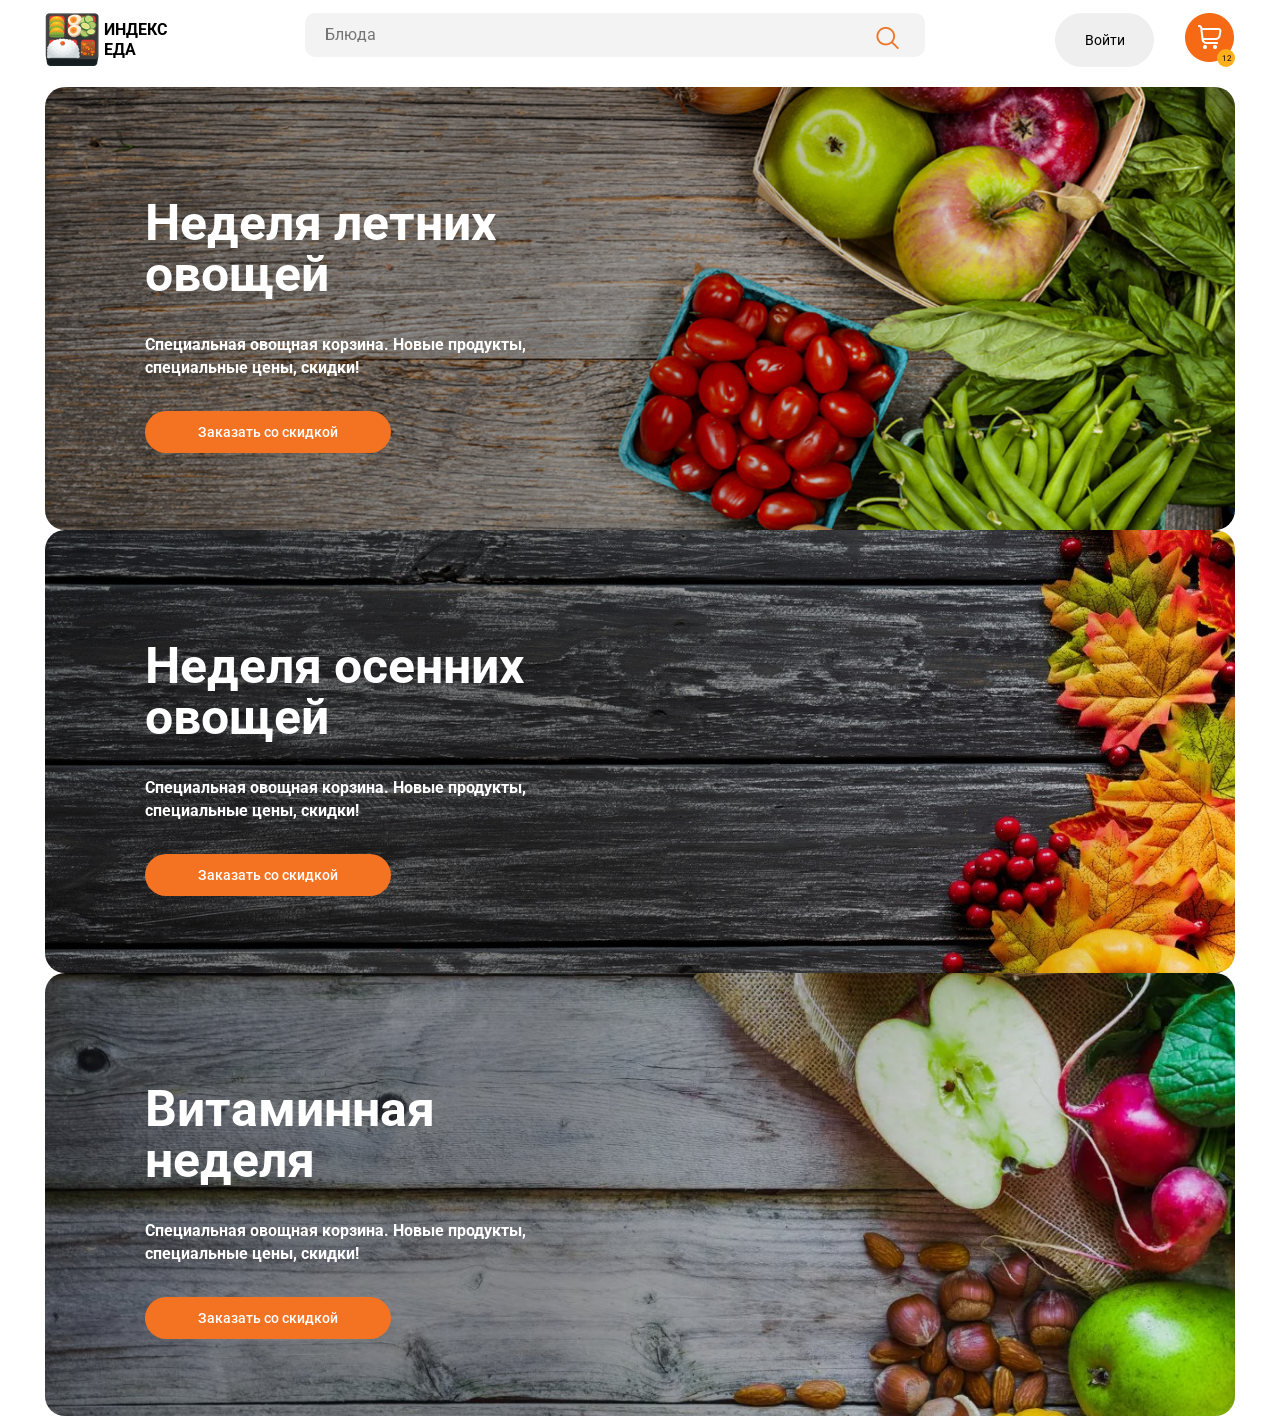
==== indexeda/index.html @ 7e3fe56b "Add files via upload" ====
<!DOCTYPE html>
<html lang="ru">
<head>
    <meta charset="UTF-8">
    <meta http-equiv="X-UA-Compatible" content="IE=edge">
    <meta name="viewport" content="width=device-width, initial-scale=1.0">
    <title>index eda</title>
    <link rel="preconnect" href="https://fonts.googleapis.com">
<link rel="preconnect" href="https://fonts.gstatic.com" crossorigin>
<link href="https://fonts.googleapis.com/css2?family=Roboto:wght@400;500;700&display=swap" rel="stylesheet">
    <link rel="stylesheet" href="normalize.css">
    <link rel="stylesheet" href="styles.css">
    <link rel="stylesheet" href="owl.carousel.min.css">
    <link rel="stylesheet" href="owl.theme.default.min.css">
    <script src="jquery.js" defer></script>
    <script src="owl.carousel.js" defer></script>
</head>
<body>
    <header>
        <div class="logo">
            <img src="images/Layer_1.png" alt="Логотип">
        <span>индекс еда</span>
        </div>
        
        <div class="search-form">
            <input class="search" type="text" placeholder="Блюда">
        <button type="button"class="search-icon" >
            <img src="images/search-icon.png" alt="Кнопка поиска">
        </button>
        </div>
        
        <div class="user-nav">
            <button type="button"class="enter">Войти</button>

            <button type="button" class="cart-icon">
            <div class="cart-index">12</div>
            </button>
        </div>
        
    </header>
    <section class="slader">
        <div class="slider-item slider-bg1" >
            <h1>Неделя летних овощей</h1>
            <h2>Специальная овощная корзина. Новые продукты,
                специальные цены, скидки!</h2>
            <button type="button" class="slader-bth">Заказать со скидкой</button>
        </div>
        <div class="slider-item slider-bg2" >
            <h1>Неделя осенних овощей</h1>
            <h2>Специальная овощная корзина. Новые продукты,
                специальные цены, скидки!</h2>
            <button type="button" class="slader-bth">Заказать со скидкой</button>
        </div>  
        <div class="slider-item slider-bg3" >
            <h1>Витаминная неделя</h1>
            <h2>Специальная овощная корзина. Новые продукты,
                специальные цены, скидки!</h2>
            <button type="button" class="slader-bth">Заказать со скидкой</button>
        </div>
        
    </section>
    <section class="bonus"></section>
    <section class="delivery"></section>
    <section class="catolog"></section>
    <section class="benefits"></section>
    <footer></footer>
</body>
</html>
---- indexeda/styles.css ----
*{
    box-sizing: border-box;
}
body{
    font-family: Roboto,arial, sans-serif;
    color:black;
}
button{
    border: none;
    cursor: pointer;
}
header{
    max-width:1190px;
    margin:0 auto ;
    display: flex;
    justify-content: space-between;
    padding: 13px 0 20px;
}
.logo{
    display: flex;
    width: 130px;
    font-weight: 700;
    font-size: 16px;
    line-height: 20px;
    text-transform: uppercase;
    gap: 5px;
}
.logo span{
    align-self: center;
}
.search{
    background: rgba(238, 238, 238, 0.71);
    border-radius: 10px;
    width: 100%;
    padding:13px 55px 13px 20px ;
    border: none;

}
.search-icon{
    background:transparent;
    border: none;
    position: absolute;
    top:13px;
    right: 20px;
}
.search-form{
    position: relative;
    min-width: 620px;
}
.enter{
    width: 99px;
    font-size: 14px;
    padding: 16px 25px;
    border: none;
    border-radius: 50px;
}
.cart-icon{
    width: 50px;
    height: 54px;
    background:  url(images/cart.png) no-repeat;
    position: relative;
    border: none;
}
.cart-index{
    font-size: 8px;
    background: #ffaf19;
    width: 18px;
    height: 18px;
    border-radius: 50%;
    position: absolute;
    right: 0;
    bottom: 0;
    padding: 5px;
}
.user-nav{
    display: flex;
    gap: 31px;
}
.slader{
    max-width: 1190px;
    margin:0 auto ;
}
.slider-item h1{
    font-size: 50px;
    line-height: 51px;
    color: #fff;
    width: 380px;

}
.slider-item h2{
    font-size: 16px;
    line-height: 23px;
    color: #fff;
    width: 389px;
    margin-bottom:32px ;
}

.slader-bth{
    width: 246px;
    background: #F47322;
    border-radius: 25px;
    padding: 13px 52px;
    color: #fff;
    font-size: 14px;
    font-weight: 500;
}
.slider-bg1{
    background-image:linear-gradient(90deg, rgba(0, 0, 0, 0.43) 40.45%, rgba(0, 0, 0, 0) 100%), url(images/slider-bg1.png);
}
.slider-bg2{
    background-image:linear-gradient(90deg, rgba(0, 0, 0, 0.43) 40.45%, rgba(0, 0, 0, 0) 100%), url(images/slider-bg2.png);
}
.slider-bg3{
    background-image:linear-gradient(90deg, rgba(0, 0, 0, 0.43) 40.45%, rgba(0, 0, 0, 0) 100%), url(images/slider-bg3.png);
}
.slider-item{
    background-repeat: no-repeat;
    background-size: cover;
    border-radius: 20px;
    padding: 77px 100px;
}
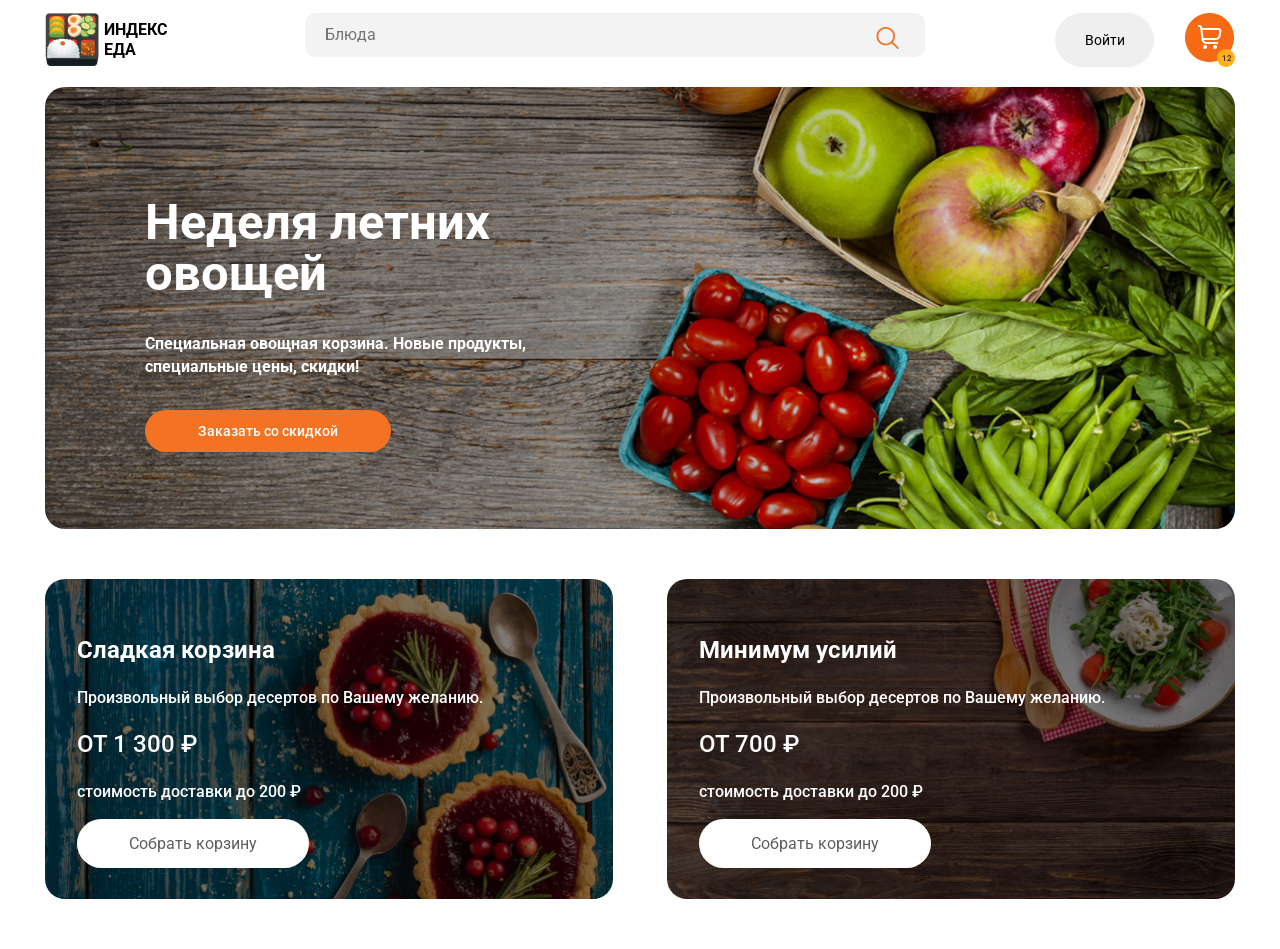
==== commit f83bfc37: "Add files via upload" ====
--- a/indexeda/index.html
+++ b/indexeda/index.html
@@ -14,6 +14,7 @@
     <link rel="stylesheet" href="owl.theme.default.min.css">
     <script src="jquery.js" defer></script>
     <script src="owl.carousel.js" defer></script>
+    <script src="script.js" defer></script>
 </head>
 <body>
     <header>
@@ -38,7 +39,7 @@
         </div>
         
     </header>
-    <section class="slader">
+    <section class="slader owl-carousel">
         <div class="slider-item slider-bg1" >
             <h1>Неделя летних овощей</h1>
             <h2>Специальная овощная корзина. Новые продукты,
@@ -59,7 +60,26 @@
         </div>
         
     </section>
-    <section class="bonus"></section>
+    <section class="bonus">
+        <div class="bonus-item bonus-bg1">
+            <h3>Сладкая корзина</h3>
+            <p>Произвольный выбор
+            десертов по Вашему
+            желанию.</p>
+            <p class="price">ОТ 1 300 ₽</p>
+            <p>стоимость доставки до 200 ₽</p>
+            <button type="button"class="bonus-btn">Собрать корзину</button>
+        </div>
+        <div class="bonus-item bonus-bg2">
+            <h3>Минимум усилий</h3>
+            <p>Произвольный выбор
+            десертов по Вашему
+            желанию.</p>
+            <p class="price">ОТ 700 ₽</p>
+            <p>стоимость доставки до 200 ₽</p>
+            <button type="button" class="bonus-btn">Собрать корзину</button>
+        </div>
+    </section>
     <section class="delivery"></section>
     <section class="catolog"></section>
     <section class="benefits"></section>
--- a/indexeda/styles.css
+++ b/indexeda/styles.css
@@ -81,7 +81,7 @@
     margin:0 auto ;
 }
 .slider-item h1{
-    font-size: 50px;
+    font-size: 49px;
     line-height: 51px;
     color: #fff;
     width: 380px;
@@ -118,4 +118,52 @@
     background-size: cover;
     border-radius: 20px;
     padding: 77px 100px;
+}
+.bonus{
+    max-width: 1190px;
+    margin:50px auto;
+    display: flex;
+    gap: 54px;
+    font-weight: 500;
+}
+.bonus-item{
+    flex-basis: 50%;
+    padding: 36px 32px 31px;
+    border-radius: 20px;
+    max-width: 570;
+    color: #fff;
+    background-repeat: no-repeat;
+    background-size: cover;
+
+}
+.bonus-bg1{
+    background-image:linear-gradient(0deg, rgba(0, 0, 0, 0.3), rgba(0, 0, 0, 0.3)), url(images/bonus-bg1.png);
+}
+.bonus-bg2{
+    background-image:linear-gradient(0deg, rgba(0, 0, 0, 0.3), rgba(0, 0, 0, 0.3)), url(images/bonus-bg2.png);
+    
+}
+.bonus h3{
+    font-size: 24px;
+    line-height: 23px;
+
+}
+.bonus p{
+    font-size: 16px;
+    line-height: 23px;
+
+}
+.bonus .price{
+    font-size: 24px;
+    line-height: 23px;
+    
+}
+.bonus-btn{
+    background: #FFFFFF;
+    border-radius: 50px;
+    border: none;
+    padding: 13px 52px;
+    font-size: 16px;
+    line-height: 23px;
+    color: #5F5F61
 }
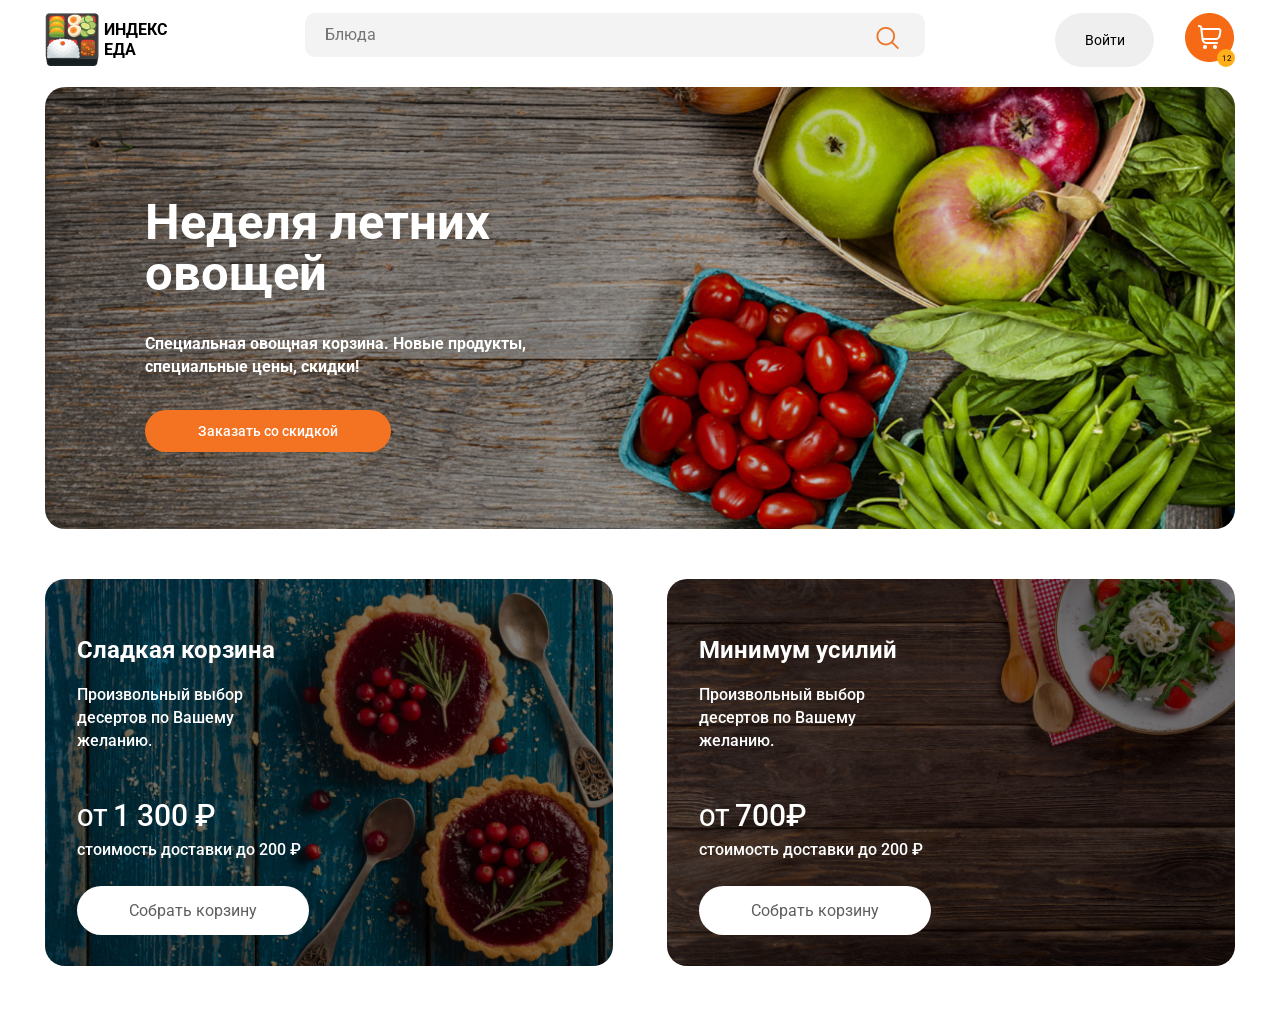
==== commit ea7b2452: "Add files via upload" ====
--- a/indexeda/index.html
+++ b/indexeda/index.html
@@ -66,7 +66,7 @@
             <p>Произвольный выбор
             десертов по Вашему
             желанию.</p>
-            <p class="price">ОТ 1 300 ₽</p>
+            <p class="price">ОТ <span>1 300 ₽</span> </p>
             <p>стоимость доставки до 200 ₽</p>
             <button type="button"class="bonus-btn">Собрать корзину</button>
         </div>
@@ -75,7 +75,7 @@
             <p>Произвольный выбор
             десертов по Вашему
             желанию.</p>
-            <p class="price">ОТ 700 ₽</p>
+            <p class="price">ОТ <span>700₽</span> </p>
             <p>стоимость доставки до 200 ₽</p>
             <button type="button" class="bonus-btn">Собрать корзину</button>
         </div>
--- a/indexeda/styles.css
+++ b/indexeda/styles.css
@@ -146,16 +146,26 @@
 .bonus h3{
     font-size: 24px;
     line-height: 23px;
+    margin-bottom: 21px;
 
 }
 .bonus p{
     font-size: 16px;
     line-height: 23px;
+    width: 225px;
+    margin-bottom: 0;
+    margin-top: 0;
+    
 
+}
+.bonus .price span{
+    font-size: 30px;
 }
 .bonus .price{
     font-size: 24px;
     line-height: 23px;
+    margin-top:52px ;
+    margin-bottom: 8px;
     
 }
 .bonus-btn{
@@ -165,5 +175,6 @@
     padding: 13px 52px;
     font-size: 16px;
     line-height: 23px;
-    color: #5F5F61
+    color: #5F5F61;
+    margin-top: 25px;
 }
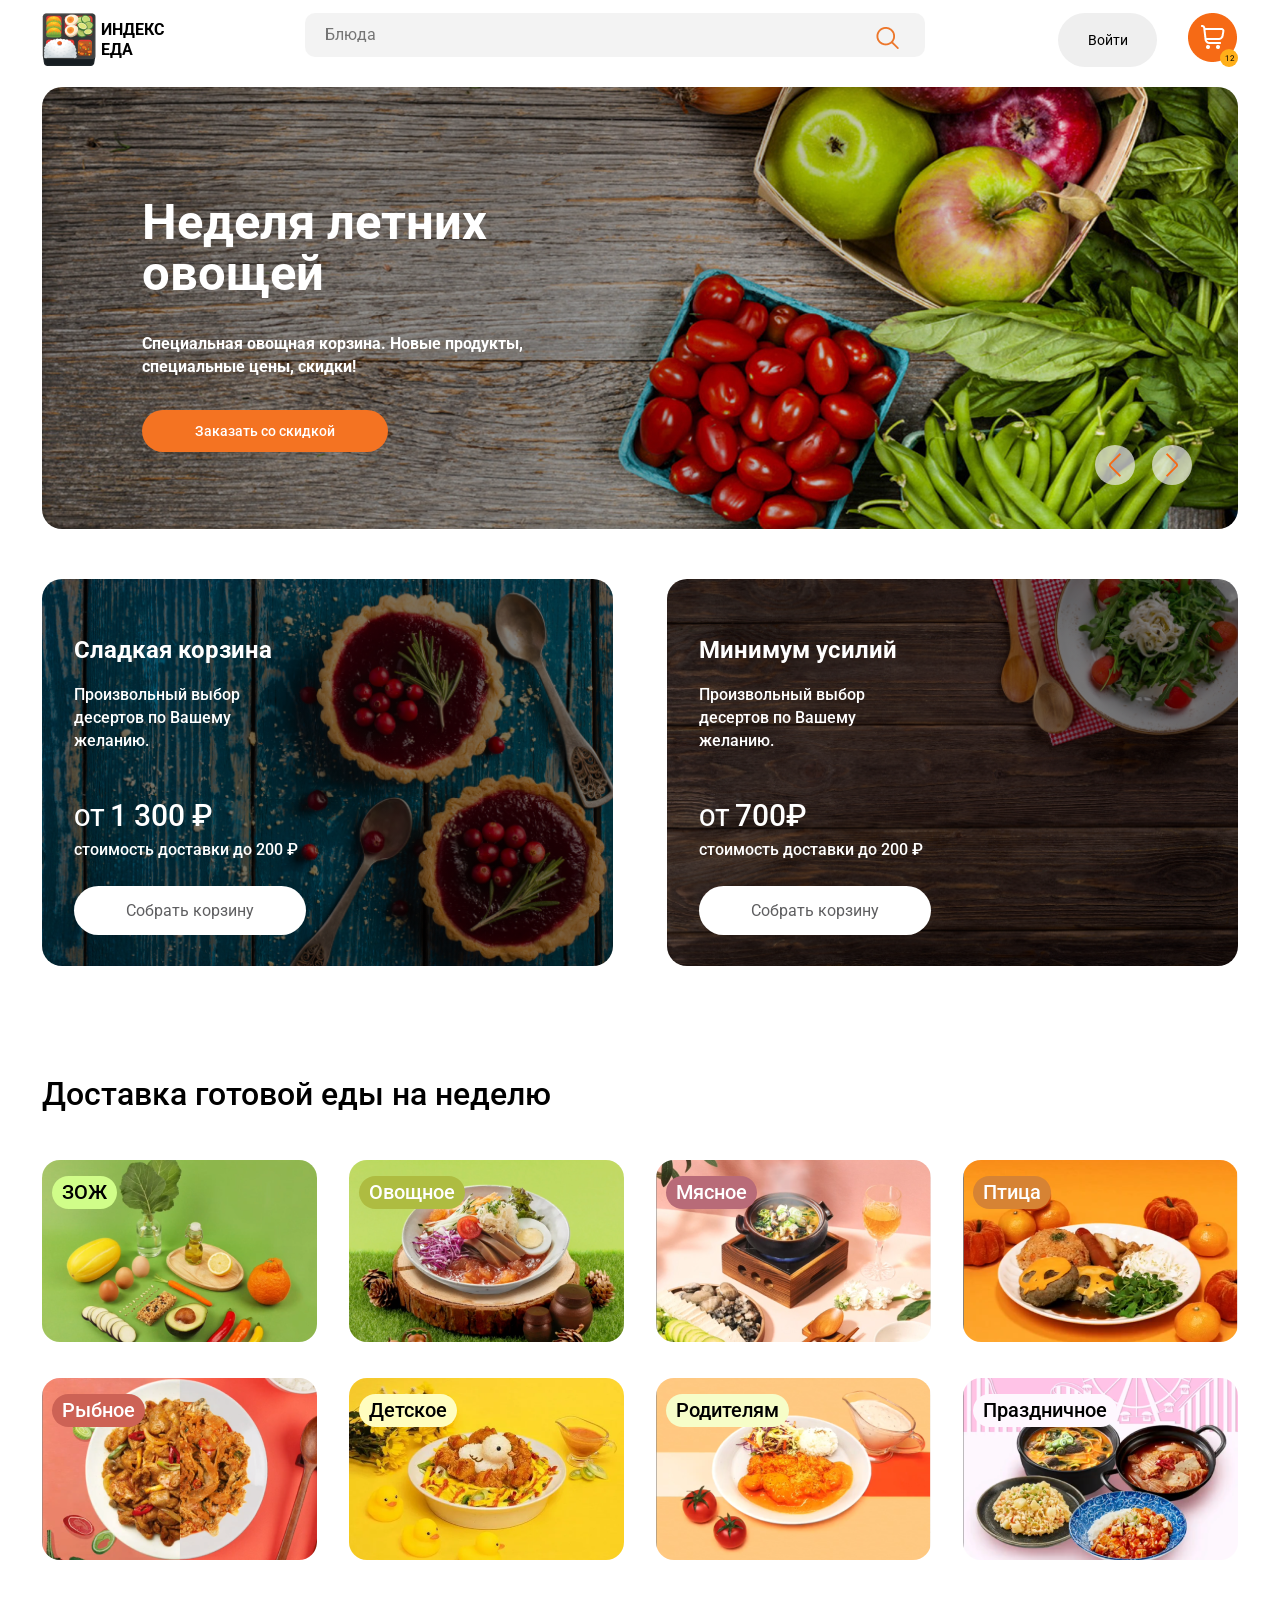
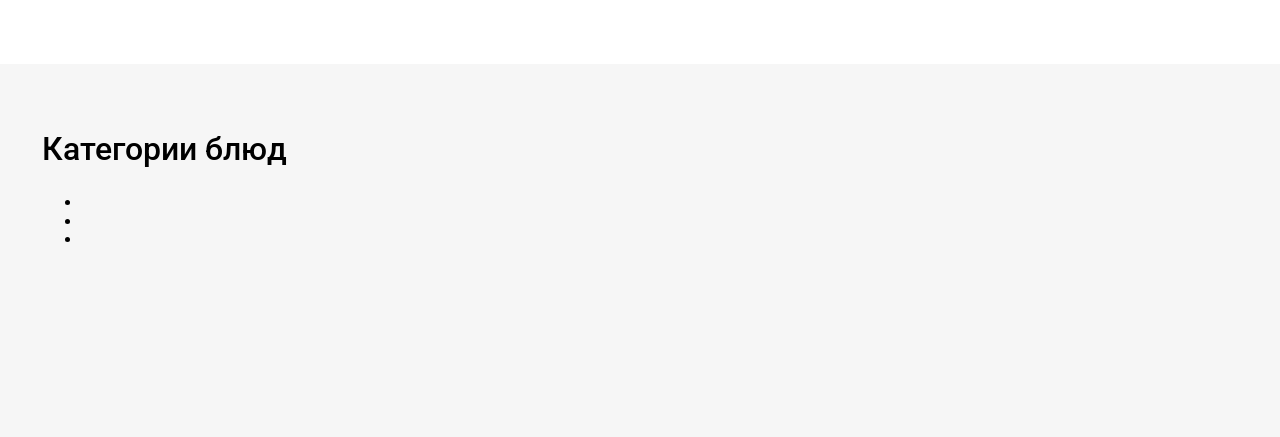
==== commit 5a9cdae8: "Add files via upload" ====
--- a/indexeda/index.html
+++ b/indexeda/index.html
@@ -9,11 +9,11 @@
 <link rel="preconnect" href="https://fonts.gstatic.com" crossorigin>
 <link href="https://fonts.googleapis.com/css2?family=Roboto:wght@400;500;700&display=swap" rel="stylesheet">
     <link rel="stylesheet" href="normalize.css">
-    <link rel="stylesheet" href="styles.css">
     <link rel="stylesheet" href="owl.carousel.min.css">
     <link rel="stylesheet" href="owl.theme.default.min.css">
+    <link rel="stylesheet" href="styles.css">
     <script src="jquery.js" defer></script>
-    <script src="owl.carousel.js" defer></script>
+    <script src="owl.carousel.min.js" defer></script>
     <script src="script.js" defer></script>
 </head>
 <body>
@@ -80,8 +80,54 @@
             <button type="button" class="bonus-btn">Собрать корзину</button>
         </div>
     </section>
-    <section class="delivery"></section>
-    <section class="catolog"></section>
+    <section class="delivery">
+        <h2>Доставка готовой еды на неделю</h2>
+        <div class="galary">
+        <figure>
+            <img src="images/deliv-1.png" alt="зож">
+            <figcaption class="deliv-1">ЗОЖ</figcaption>
+        </figure>
+        <figure>
+            <img src="images/deliv-2.png" alt="Овощное">
+            <figcaption class="deliv-2">Овощное</figcaption>
+        </figure>
+        <figure>
+            <img src="images/deliv-3.png" alt="Мясное">
+            <figcaption class="deliv-3">Мясное</figcaption>
+        </figure>
+        <figure>
+            <img src="images/deliv-4.png" alt="Птица">
+            <figcaption class="deliv-4">Птица</figcaption>
+        </figure>
+        
+        <figure>
+            <img src="images/deliv-5.png" alt="Рыбное">
+            <figcaption class="deliv-5">Рыбное</figcaption>
+        </figure>
+        <figure>
+            <img src="images/deliv-6.png" alt="Детское">
+            <figcaption class="deliv-6">Детское</figcaption>
+        </figure>
+        <figure>
+            <img src="images/deliv-7.png" alt="Родителям">
+            <figcaption class="deliv-7">Родителям</figcaption>
+        </figure>
+        <figure>
+            <img src="images/deliv-8.png" alt="Праздничное">
+            <figcaption class="deliv-8">Праздничное</figcaption>
+        </figure>
+        </div>
+    </section>
+    <section class="catolog">
+        <section class="categories">
+            <h2>Категории блюд</h2>
+            <ul>
+                <li><a href="#"></a></li>
+                <li><a href="#"></a></li>
+                <li><a href="#"></a></li>
+            </ul>
+        </section>
+    </section>
     <section class="benefits"></section>
     <footer></footer>
 </body>
--- a/indexeda/styles.css
+++ b/indexeda/styles.css
@@ -10,7 +10,7 @@
     cursor: pointer;
 }
 header{
-    max-width:1190px;
+    max-width:1196px;
     margin:0 auto ;
     display: flex;
     justify-content: space-between;
@@ -77,7 +77,7 @@
     gap: 31px;
 }
 .slader{
-    max-width: 1190px;
+    max-width: 1196px;
     margin:0 auto ;
 }
 .slider-item h1{
@@ -120,7 +120,7 @@
     padding: 77px 100px;
 }
 .bonus{
-    max-width: 1190px;
+    max-width: 1196px;
     margin:50px auto;
     display: flex;
     gap: 54px;
@@ -177,4 +177,108 @@
     line-height: 23px;
     color: #5F5F61;
     margin-top: 25px;
+}
+.owl-carousel .owl-nav button.owl-prev{
+    background: url(images/arrow-left.png) no-repeat 50% 50%rgba(235, 235, 235, 0.7);
+    width: 40px;
+    height: 40px;
+    border-radius: 50%;
+    margin-right: 17px;
+}
+.owl-carousel .owl-nav button.owl-next{
+    background: url(images/arrow-right.png) no-repeat 50% 50%rgba(235, 235, 235, 0.7);
+    width: 40px;
+    height: 40px;
+    border-radius: 50%;
+}
+.owl-carousel .owl-nav span{
+    display: none;
+}
+.owl-nav{
+    position: absolute;
+    right: 46px;
+    bottom: 39px;
+}
+.delivery{
+    max-width: 1196px;
+    margin: 110px auto 0;
+}
+.delivery h2 {
+    font-weight: 500;
+    font-size: 32px;
+    margin-bottom: 47px;
+}
+.delivery .galary{
+    display: flex;
+    flex-wrap: wrap;
+    gap: 32px;
+}
+.galary figure{
+    border-radius: 18px;
+    position: relative;
+    margin: 0;
+}
+.galary img{
+    border-radius: 18px;
+}
+.galary figcaption{
+    position: absolute;
+    left: 10px;
+    top:16px ;
+    border-radius: 30px;
+    font-weight: 500;
+    font-size: 20px;
+    line-height: 23px;  
+}
+.deliv-1{
+    padding: 5px 10px;
+    background: #D0FD89;
+}
+.deliv-2{
+    padding: 5px 10px;
+    background: #AEBC41;
+    color: #fff ;
+}
+.deliv-3{
+    padding: 5px 10px;
+    background: #B86B78;
+    color: #fff;
+}
+.deliv-4{
+    padding: 5px 10px;
+    background: #D68334;
+    color: #fff;
+}
+.deliv-5{
+    padding: 5px 10px;
+    background: #CD6255;
+    color: #fff;
+}
+.deliv-6{
+    padding: 5px 10px;
+    background: #FFFDBF;
+}
+.deliv-7{
+    padding: 5px 10px;
+    background: #F6FDC8;
+}
+.deliv-8{
+    padding: 5px 10px;
+    background: #FEF7FE;
+}
+
+.catolog{
+    width: 100%;
+    background: #f6f6f6;
+    margin-top: 100px;
+    padding-top: 40px;
+    padding-bottom: 172px;
+}
+.categories{
+    max-width: 1196px;
+    margin: 0 auto;
+}
+.categories h2{
+    font-weight: 500;
+    font-size: 32px;
 }
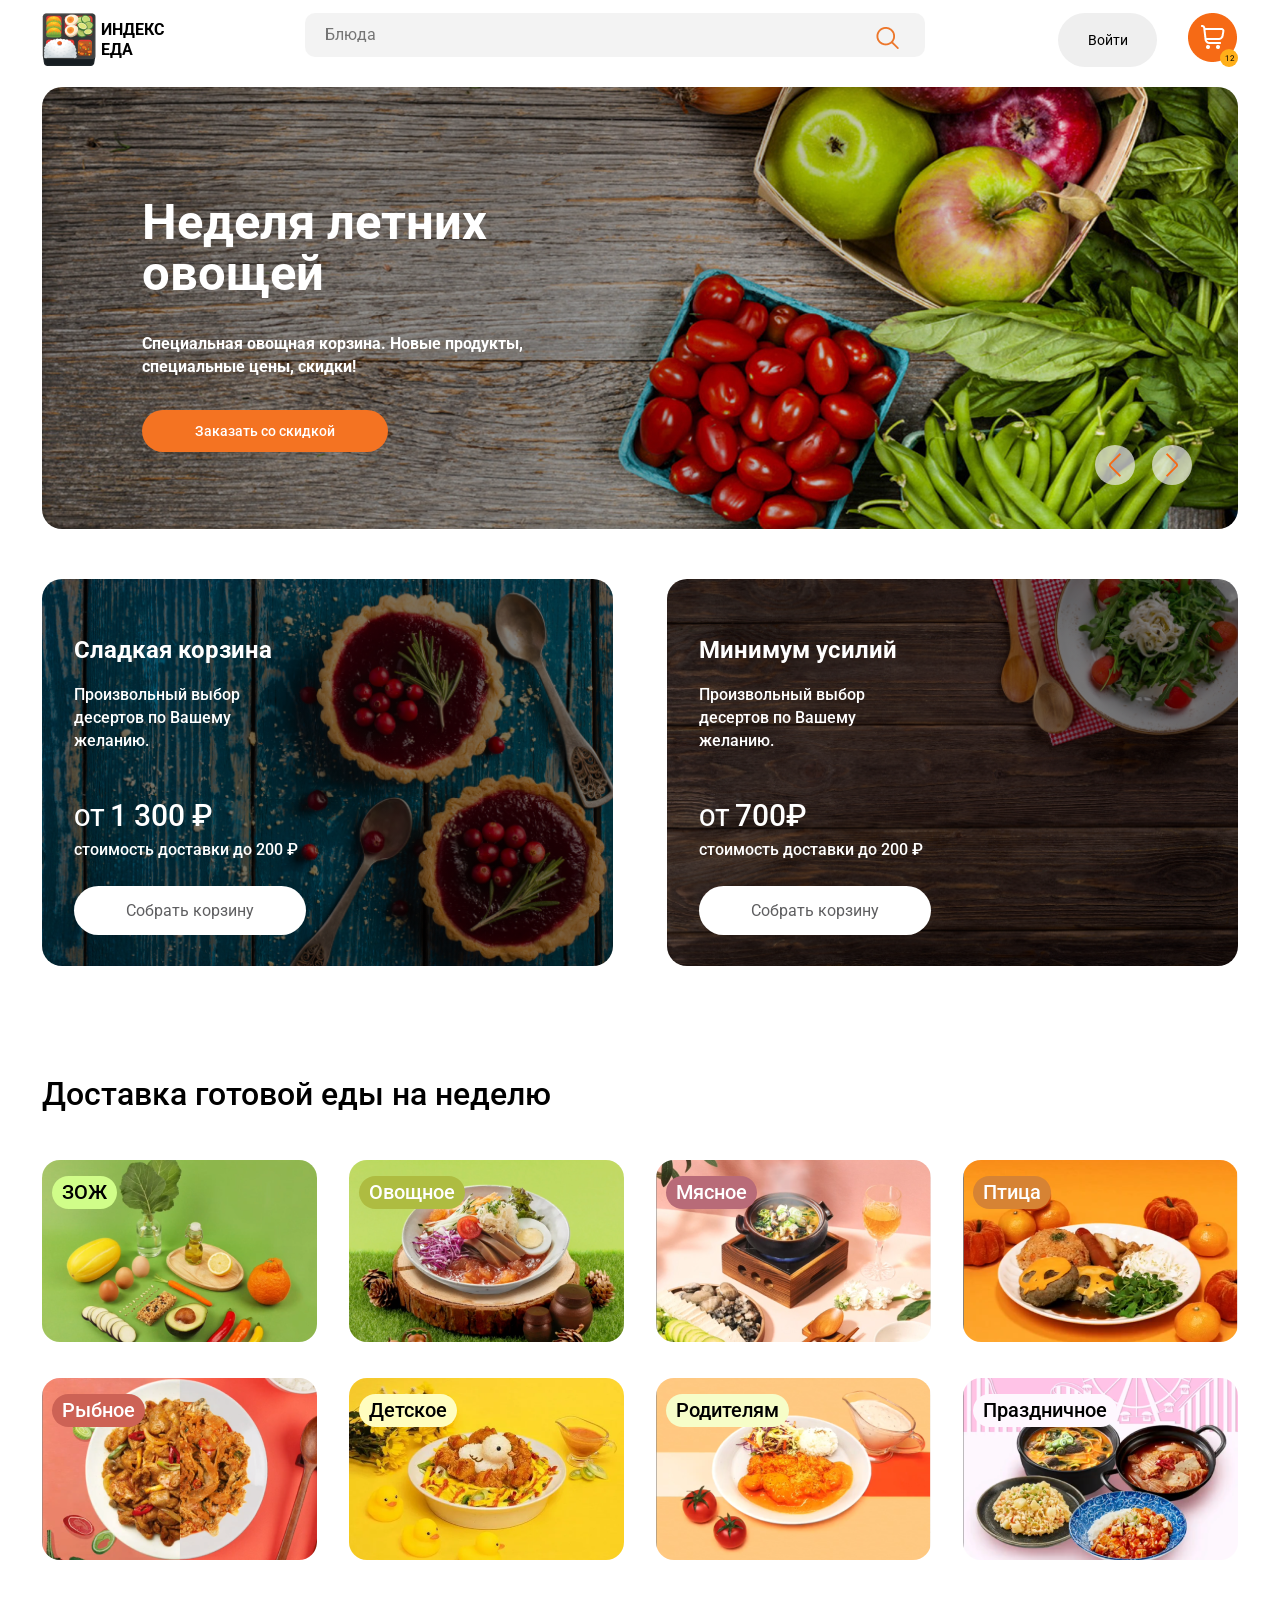
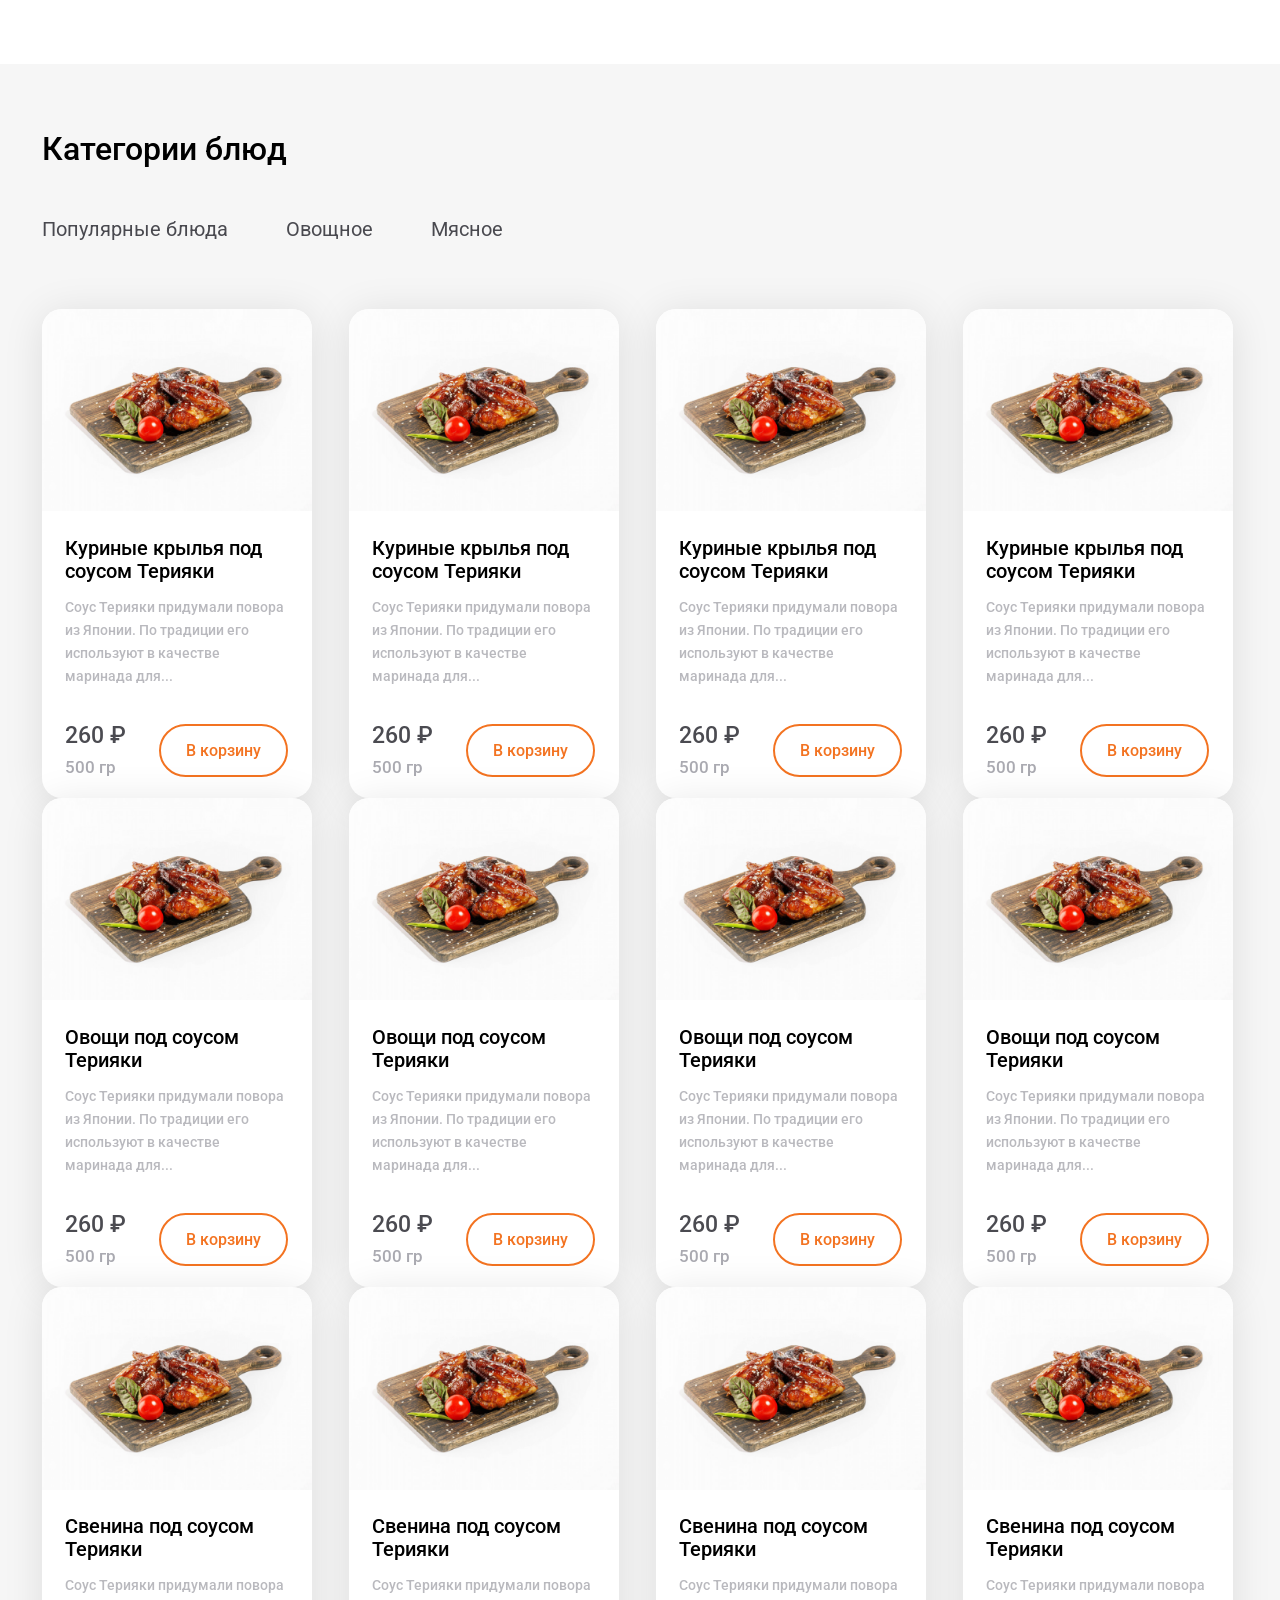
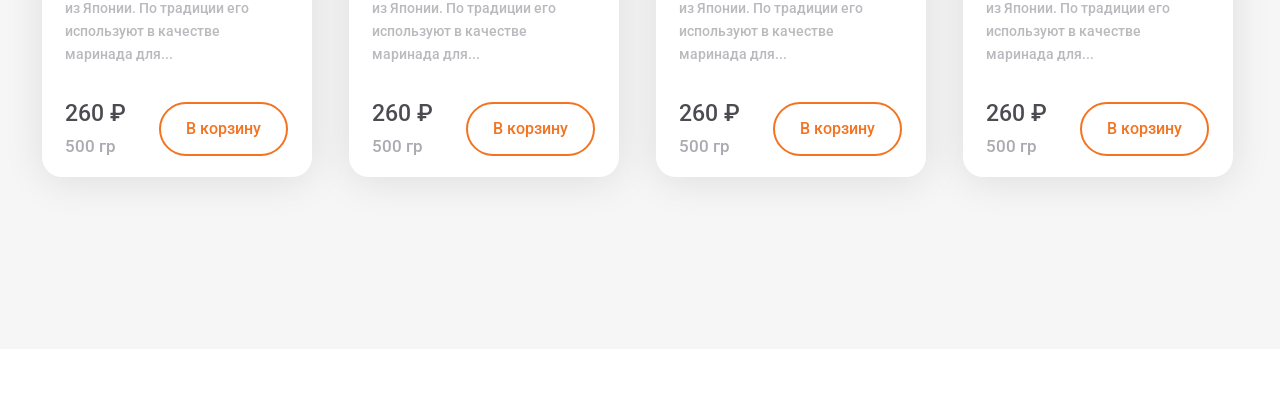
==== commit 63146642: "Add files via upload" ====
--- a/indexeda/index.html
+++ b/indexeda/index.html
@@ -1,80 +1,83 @@
 <!DOCTYPE html>
 <html lang="ru">
+
 <head>
     <meta charset="UTF-8">
     <meta http-equiv="X-UA-Compatible" content="IE=edge">
     <meta name="viewport" content="width=device-width, initial-scale=1.0">
     <title>index eda</title>
     <link rel="preconnect" href="https://fonts.googleapis.com">
-<link rel="preconnect" href="https://fonts.gstatic.com" crossorigin>
-<link href="https://fonts.googleapis.com/css2?family=Roboto:wght@400;500;700&display=swap" rel="stylesheet">
+    <link rel="preconnect" href="https://fonts.gstatic.com" crossorigin>
+    <link href="https://fonts.googleapis.com/css2?family=Roboto:wght@400;500;700&display=swap" rel="stylesheet">
     <link rel="stylesheet" href="normalize.css">
     <link rel="stylesheet" href="owl.carousel.min.css">
     <link rel="stylesheet" href="owl.theme.default.min.css">
     <link rel="stylesheet" href="styles.css">
     <script src="jquery.js" defer></script>
     <script src="owl.carousel.min.js" defer></script>
+    <script src="jquary-ui.min.js" defer></script>
     <script src="script.js" defer></script>
 </head>
+
 <body>
     <header>
         <div class="logo">
             <img src="images/Layer_1.png" alt="Логотип">
-        <span>индекс еда</span>
-        </div>
-        
+            <span>индекс еда</span>
+        </div>
+
         <div class="search-form">
             <input class="search" type="text" placeholder="Блюда">
-        <button type="button"class="search-icon" >
-            <img src="images/search-icon.png" alt="Кнопка поиска">
-        </button>
-        </div>
-        
+            <button type="button" class="search-icon">
+                <img src="images/search-icon.png" alt="Кнопка поиска">
+            </button>
+        </div>
+
         <div class="user-nav">
-            <button type="button"class="enter">Войти</button>
+            <button type="button" class="enter">Войти</button>
 
             <button type="button" class="cart-icon">
-            <div class="cart-index">12</div>
+                <div class="cart-index">12</div>
             </button>
         </div>
-        
+
     </header>
     <section class="slader owl-carousel">
-        <div class="slider-item slider-bg1" >
+        <div class="slider-item slider-bg1">
             <h1>Неделя летних овощей</h1>
             <h2>Специальная овощная корзина. Новые продукты,
                 специальные цены, скидки!</h2>
             <button type="button" class="slader-bth">Заказать со скидкой</button>
         </div>
-        <div class="slider-item slider-bg2" >
+        <div class="slider-item slider-bg2">
             <h1>Неделя осенних овощей</h1>
             <h2>Специальная овощная корзина. Новые продукты,
                 специальные цены, скидки!</h2>
             <button type="button" class="slader-bth">Заказать со скидкой</button>
-        </div>  
-        <div class="slider-item slider-bg3" >
+        </div>
+        <div class="slider-item slider-bg3">
             <h1>Витаминная неделя</h1>
             <h2>Специальная овощная корзина. Новые продукты,
                 специальные цены, скидки!</h2>
             <button type="button" class="slader-bth">Заказать со скидкой</button>
         </div>
-        
+
     </section>
     <section class="bonus">
         <div class="bonus-item bonus-bg1">
             <h3>Сладкая корзина</h3>
             <p>Произвольный выбор
-            десертов по Вашему
-            желанию.</p>
+                десертов по Вашему
+                желанию.</p>
             <p class="price">ОТ <span>1 300 ₽</span> </p>
             <p>стоимость доставки до 200 ₽</p>
-            <button type="button"class="bonus-btn">Собрать корзину</button>
+            <button type="button" class="bonus-btn">Собрать корзину</button>
         </div>
         <div class="bonus-item bonus-bg2">
             <h3>Минимум усилий</h3>
             <p>Произвольный выбор
-            десертов по Вашему
-            желанию.</p>
+                десертов по Вашему
+                желанию.</p>
             <p class="price">ОТ <span>700₽</span> </p>
             <p>стоимость доставки до 200 ₽</p>
             <button type="button" class="bonus-btn">Собрать корзину</button>
@@ -83,52 +86,246 @@
     <section class="delivery">
         <h2>Доставка готовой еды на неделю</h2>
         <div class="galary">
-        <figure>
-            <img src="images/deliv-1.png" alt="зож">
-            <figcaption class="deliv-1">ЗОЖ</figcaption>
-        </figure>
-        <figure>
-            <img src="images/deliv-2.png" alt="Овощное">
-            <figcaption class="deliv-2">Овощное</figcaption>
-        </figure>
-        <figure>
-            <img src="images/deliv-3.png" alt="Мясное">
-            <figcaption class="deliv-3">Мясное</figcaption>
-        </figure>
-        <figure>
-            <img src="images/deliv-4.png" alt="Птица">
-            <figcaption class="deliv-4">Птица</figcaption>
-        </figure>
-        
-        <figure>
-            <img src="images/deliv-5.png" alt="Рыбное">
-            <figcaption class="deliv-5">Рыбное</figcaption>
-        </figure>
-        <figure>
-            <img src="images/deliv-6.png" alt="Детское">
-            <figcaption class="deliv-6">Детское</figcaption>
-        </figure>
-        <figure>
-            <img src="images/deliv-7.png" alt="Родителям">
-            <figcaption class="deliv-7">Родителям</figcaption>
-        </figure>
-        <figure>
-            <img src="images/deliv-8.png" alt="Праздничное">
-            <figcaption class="deliv-8">Праздничное</figcaption>
-        </figure>
+            <figure>
+                <img src="images/deliv-1.png" alt="зож">
+                <figcaption class="deliv-1">ЗОЖ</figcaption>
+            </figure>
+            <figure>
+                <img src="images/deliv-2.png" alt="Овощное">
+                <figcaption class="deliv-2">Овощное</figcaption>
+            </figure>
+            <figure>
+                <img src="images/deliv-3.png" alt="Мясное">
+                <figcaption class="deliv-3">Мясное</figcaption>
+            </figure>
+            <figure>
+                <img src="images/deliv-4.png" alt="Птица">
+                <figcaption class="deliv-4">Птица</figcaption>
+            </figure>
+
+            <figure>
+                <img src="images/deliv-5.png" alt="Рыбное">
+                <figcaption class="deliv-5">Рыбное</figcaption>
+            </figure>
+            <figure>
+                <img src="images/deliv-6.png" alt="Детское">
+                <figcaption class="deliv-6">Детское</figcaption>
+            </figure>
+            <figure>
+                <img src="images/deliv-7.png" alt="Родителям">
+                <figcaption class="deliv-7">Родителям</figcaption>
+            </figure>
+            <figure>
+                <img src="images/deliv-8.png" alt="Праздничное">
+                <figcaption class="deliv-8">Праздничное</figcaption>
+            </figure>
         </div>
     </section>
     <section class="catolog">
         <section class="categories">
             <h2>Категории блюд</h2>
             <ul>
-                <li><a href="#"></a></li>
-                <li><a href="#"></a></li>
-                <li><a href="#"></a></li>
+                <li><a href="#">Популярные блюда</a></li>
+                <li><a href="#">Овощное</a></li>
+                <li><a href="#">Мясное</a></li>
             </ul>
+            <div class="food-exemple" id="popular">
+                <div class="food-item">
+                    <img src="images/food1.png" alt="Куриные крылья под
+                соусом Терияки">
+                    <h3>Куриные крылья под
+                        соусом Терияки</h3>
+                    <p>Соус Терияки придумали повора из Японии. По традиции его используют в качестве маринада для...
+                    </p>
+                    <div class="food-info">
+                        <div class="food-details">
+                            <span class="price">260 ₽</span>
+                            <span class="weight">500 гр</span>
+                        </div>
+                        <button type="button" class="food-cart">В корзину</button>
+                    </div>
+                </div>
+                <div class="food-item">
+                    <img src="images/food1.png" alt="Куриные крылья под
+                    соусом Терияки">
+                    <h3>Куриные крылья под
+                        соусом Терияки</h3>
+                    <p>Соус Терияки придумали повора из Японии. По традиции его используют в качестве маринада
+                        для...</p>
+                    <div class="food-info">
+                        <div class="food-details">
+                            <span class="price">260 ₽</span>
+                            <span class="weight">500 гр</span>
+                        </div>
+                        <button type="button" class="food-cart">В корзину</button>
+                    </div>
+                </div>
+                <div class="food-item">
+                    <img src="images/food1.png" alt="Куриные крылья под
+                        соусом Терияки">
+                    <h3>Куриные крылья под
+                        соусом Терияки</h3>
+                    <p>Соус Терияки придумали повора из Японии. По традиции его используют в качестве маринада
+                        для...</p>
+                    <div class="food-info">
+                        <div class="food-details">
+                            <span class="price">260 ₽</span>
+                            <span class="weight">500 гр</span>
+                        </div>
+                        <button type="button" class="food-cart">В корзину</button>
+                    </div>
+                </div>
+                <div class="food-item">
+                    <img src="images/food1.png" alt="Куриные крылья под
+                        соусом Терияки">
+                    <h3>Куриные крылья под
+                        соусом Терияки</h3>
+                    <p>Соус Терияки придумали повора из Японии. По традиции его используют в качестве
+                        маринада для...</p>
+                    <div class="food-info">
+                        <div class="food-details">
+                            <span class="price">260 ₽</span>
+                            <span class="weight">500 гр</span>
+                        </div>
+                        <button type="button" class="food-cart">В корзину</button>
+                    </div>
+                </div>
+            </div>
+
+            <div class="food-exemple" id="veget">
+                <div class="food-item">
+                    <img src="images/food1.png" alt="Куриные крылья под
+                соусом Терияки">
+                    <h3>Овощи под
+                        соусом Терияки</h3>
+                    <p>Соус Терияки придумали повора из Японии. По традиции его используют в качестве маринада для...
+                    </p>
+                    <div class="food-info">
+                        <div class="food-details">
+                            <span class="price">260 ₽</span>
+                            <span class="weight">500 гр</span>
+                        </div>
+                        <button type="button" class="food-cart">В корзину</button>
+                    </div>
+                </div>
+                <div class="food-item">
+                    <img src="images/food1.png" alt="Куриные крылья под
+                    соусом Терияки">
+                    <h3>Овощи под
+                        соусом Терияки</h3>
+                    <p>Соус Терияки придумали повора из Японии. По традиции его используют в качестве маринада
+                        для...</p>
+                    <div class="food-info">
+                        <div class="food-details">
+                            <span class="price">260 ₽</span>
+                            <span class="weight">500 гр</span>
+                        </div>
+                        <button type="button" class="food-cart">В корзину</button>
+                    </div>
+                </div>
+                <div class="food-item">
+                    <img src="images/food1.png" alt="Куриные крылья под
+                        соусом Терияки">
+                    <h3>Овощи под
+                        соусом Терияки</h3>
+                    <p>Соус Терияки придумали повора из Японии. По традиции его используют в качестве маринада
+                        для...</p>
+                    <div class="food-info">
+                        <div class="food-details">
+                            <span class="price">260 ₽</span>
+                            <span class="weight">500 гр</span>
+                        </div>
+                        <button type="button" class="food-cart">В корзину</button>
+                    </div>
+                </div>
+                <div class="food-item">
+                    <img src="images/food1.png" alt="Куриные крылья под
+                        соусом Терияки">
+                    <h3>Овощи под
+                        соусом Терияки</h3>
+                    <p>Соус Терияки придумали повора из Японии. По традиции его используют в качестве
+                        маринада для...</p>
+                    <div class="food-info">
+                        <div class="food-details">
+                            <span class="price">260 ₽</span>
+                            <span class="weight">500 гр</span>
+                        </div>
+                        <button type="button" class="food-cart">В корзину</button>
+                    </div>
+                </div>
+            </div>
+
+            <div class="food-exemple" id="meat">
+                <div class="food-item">
+                    <img src="images/food1.png" alt="Куриные крылья под
+                соусом Терияки">
+                    <h3> Свенина под
+                        соусом Терияки</h3>
+                    <p>Соус Терияки придумали повора из Японии. По традиции его используют в качестве маринада для...
+                    </p>
+                    <div class="food-info">
+                        <div class="food-details">
+                            <span class="price">260 ₽</span>
+                            <span class="weight">500 гр</span>
+                        </div>
+                        <button type="button" class="food-cart">В корзину</button>
+                    </div>
+                </div>
+                <div class="food-item">
+                    <img src="images/food1.png" alt="Куриные крылья под
+                    соусом Терияки">
+                    <h3>Свенина под
+                        соусом Терияки</h3>
+                    <p>Соус Терияки придумали повора из Японии. По традиции его используют в качестве маринада
+                        для...</p>
+                    <div class="food-info">
+                        <div class="food-details">
+                            <span class="price">260 ₽</span>
+                            <span class="weight">500 гр</span>
+                        </div>
+                        <button type="button" class="food-cart">В корзину</button>
+                    </div>
+                </div>
+                <div class="food-item">
+                    <img src="images/food1.png" alt="Куриные крылья под
+                        соусом Терияки">
+                    <h3> Свенина под
+                        соусом Терияки</h3>
+                    <p>Соус Терияки придумали повора из Японии. По традиции его используют в качестве маринада
+                        для...</p>
+                    <div class="food-info">
+                        <div class="food-details">
+                            <span class="price">260 ₽</span>
+                            <span class="weight">500 гр</span>
+                        </div>
+                        <button type="button" class="food-cart">В корзину</button>
+                    </div>
+                </div>
+                <div class="food-item">
+                    <img src="images/food1.png" alt="Куриные крылья под
+                        соусом Терияки">
+                    <h3>Свенина под
+                        соусом Терияки</h3>
+                    <p>Соус Терияки придумали повора из Японии. По традиции его используют в качестве
+                        маринада для...</p>
+                    <div class="food-info">
+                        <div class="food-details">
+                            <span class="price">260 ₽</span>
+                            <span class="weight">500 гр</span>
+                        </div>
+                        <button type="button" class="food-cart">В корзину</button>
+                    </div>
+                </div>
+            </div>
         </section>
     </section>
-    <section class="benefits"></section>
+    <section class="benefits">
+        <h3></h3>
+        <img src="" alt="">
+        <h3></h3>
+        <p></p>
+    </section>
     <footer></footer>
 </body>
+
 </html>
--- a/indexeda/styles.css
+++ b/indexeda/styles.css
@@ -4,6 +4,9 @@
 body{
     font-family: Roboto,arial, sans-serif;
     color:black;
+}
+a{
+    text-decoration: none;
 }
 button{
     border: none;
@@ -281,4 +284,80 @@
 .categories h2{
     font-weight: 500;
     font-size: 32px;
+}
+.categories ul{
+    list-style: none;
+    margin: 50px 0 68px;
+    padding: 0;
+    display: flex;
+    gap: 58px;
+}
+.categories a{
+    font-size: 20px;
+    color: #49494F;
+}
+.active {
+    color: #F37321;
+}
+.food-item{
+    background: #FFFFFF;
+    box-shadow: 0px 4px 40px rgba(0, 0, 0, 0.1);
+    border-radius: 20px;
+    flex-basis: 270px;
+}
+.food-item img{
+    border-radius: 20px 20px 0 0;
+    max-width: 100%;
+}
+.food-item h3{
+    font-weight: 500;
+    font-size: 20px;
+    line-height: 23px;
+    color: #000000;
+    margin: 21px 23px 13px;
+}
+.food-item p{
+    font-weight: 500;
+    line-height: 23px;
+    font-size: 14px;
+    color: #B9B9BE;
+    margin: 13px 27px 36px 23px;
+}
+.food-info .price{
+    font-weight: 500;
+    font-size: 23px;
+    line-height: 23px;
+    color: #4B4B51;
+}
+.food-info .weight{
+    font-weight: 500;
+    font-size: 17px;
+    line-height: 20px;
+    color: #AAAAB1;
+}
+.food-info .food-cart{
+    border: 2px solid #F37321;
+    border-radius: 33px;
+    background: #fff;
+    color:#F37321;
+    font-weight: 500;
+    font-size: 16px;
+    padding: 16px 25px 15px;
+}
+.food-info{
+    margin: 36px 24px 0 23px;
+    display: flex;
+    justify-content: space-between;
+    padding-bottom: 21px;
+}
+.food-details{
+    display: flex;
+    flex-direction: column;
+    justify-content: space-between;
+}
+.food-exemple{
+    display: flex;
+    flex-wrap: wrap;
+    gap: 37px;
+
 }
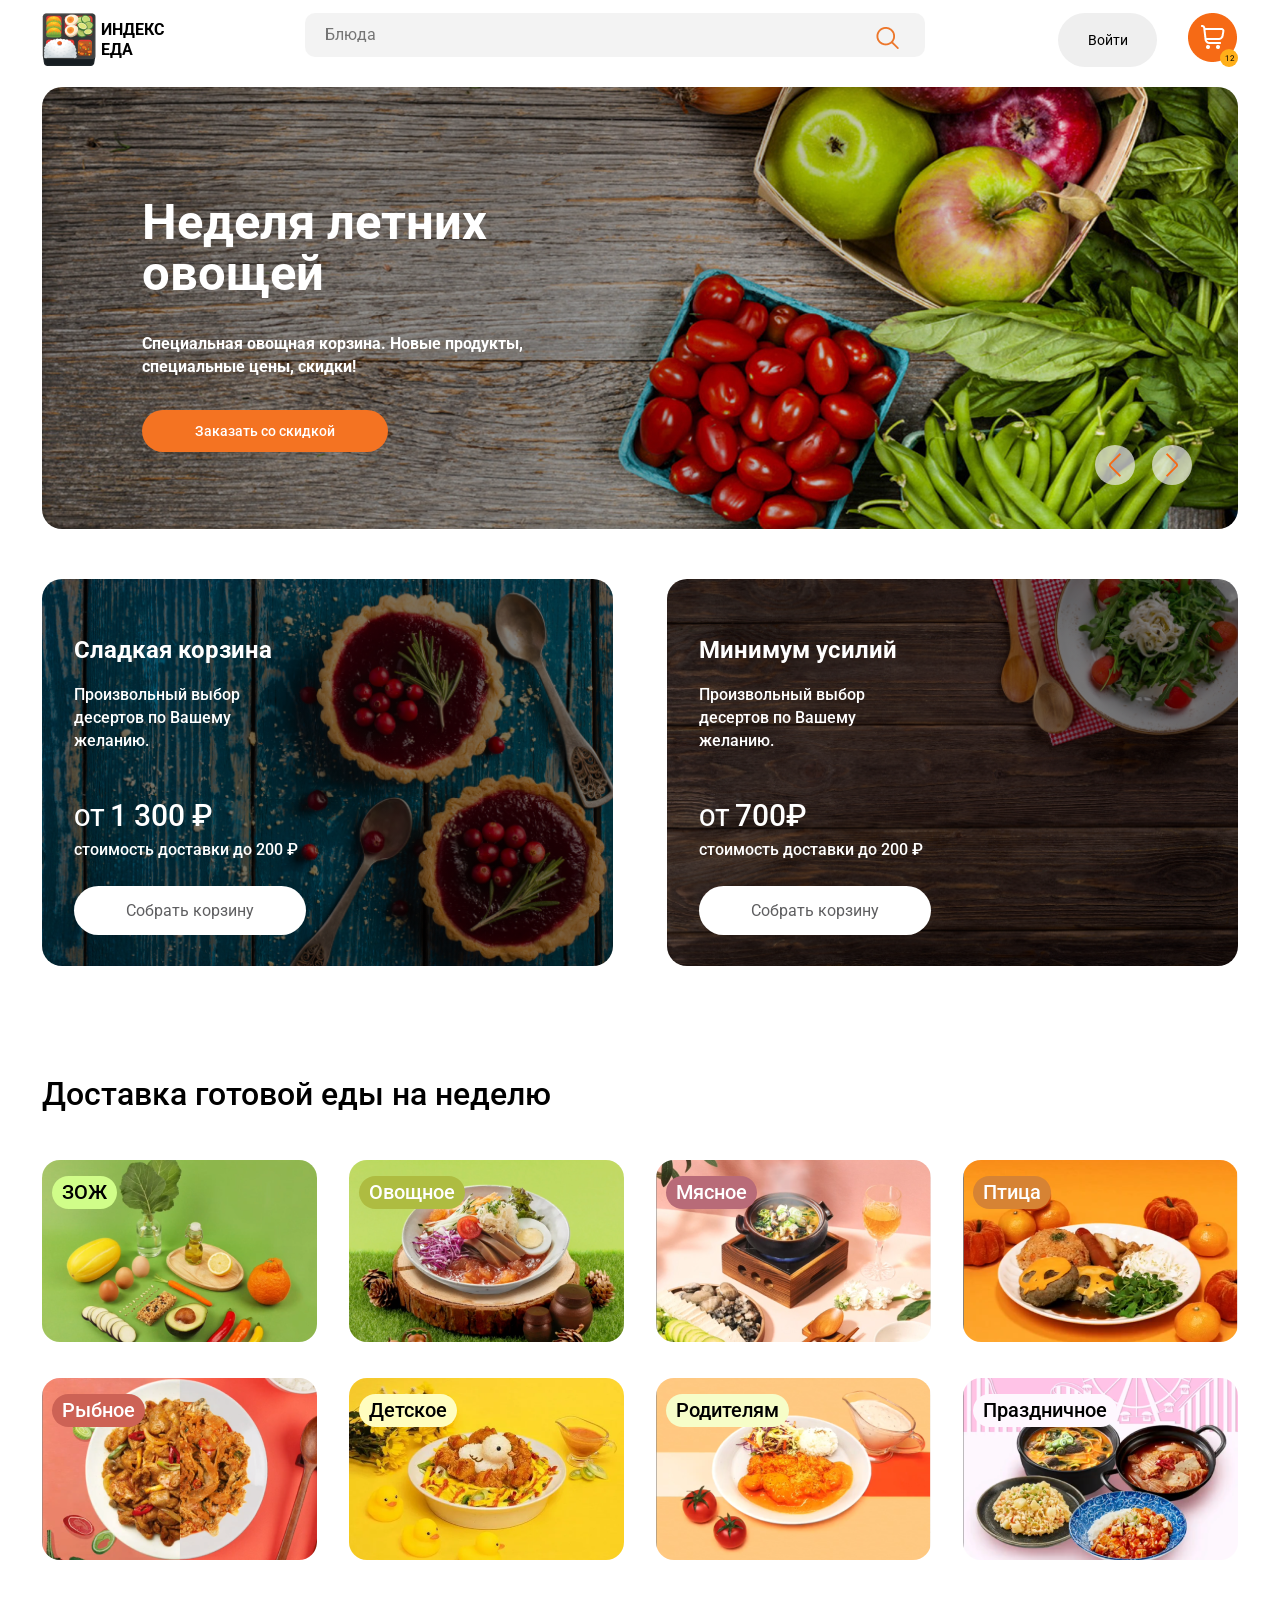
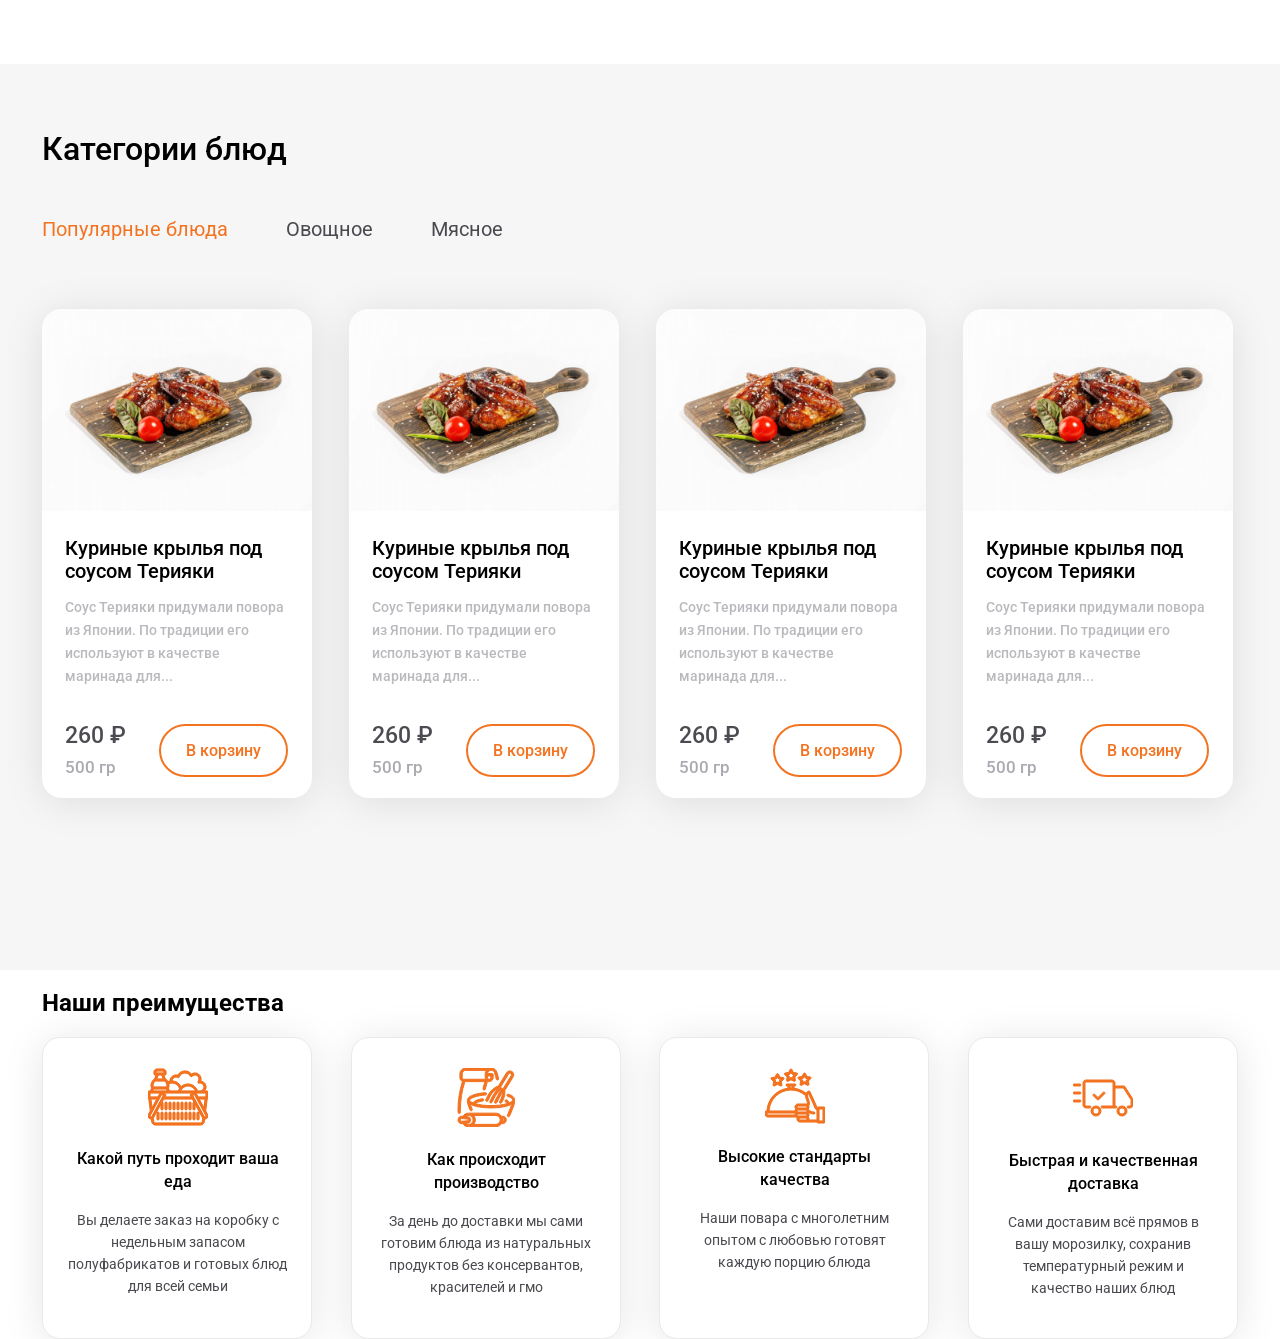
==== commit 361f1405: "Add files via upload" ====
--- a/indexeda/index.html
+++ b/indexeda/index.html
@@ -15,7 +15,7 @@
     <link rel="stylesheet" href="styles.css">
     <script src="jquery.js" defer></script>
     <script src="owl.carousel.min.js" defer></script>
-    <script src="jquary-ui.min.js" defer></script>
+    <script src="jquery-ui.min.js" defer></script>
     <script src="script.js" defer></script>
 </head>
 
@@ -124,206 +124,249 @@
     <section class="catolog">
         <section class="categories">
             <h2>Категории блюд</h2>
-            <ul>
-                <li><a href="#">Популярные блюда</a></li>
-                <li><a href="#">Овощное</a></li>
-                <li><a href="#">Мясное</a></li>
-            </ul>
-            <div class="food-exemple" id="popular">
-                <div class="food-item">
-                    <img src="images/food1.png" alt="Куриные крылья под
+            <div id="tabset">
+                <ul>
+                    <li><a href="#popular">Популярные блюда</a></li>
+                    <li><a href="#veget">Овощное</a></li>
+                    <li><a href="#meat">Мясное</a></li>
+                </ul>
+                <div class="food-exemple" id="popular">
+                    <div class="food-item">
+                        <img src="images/food1.png" alt="Куриные крылья под
                 соусом Терияки">
-                    <h3>Куриные крылья под
-                        соусом Терияки</h3>
-                    <p>Соус Терияки придумали повора из Японии. По традиции его используют в качестве маринада для...
-                    </p>
-                    <div class="food-info">
-                        <div class="food-details">
-                            <span class="price">260 ₽</span>
-                            <span class="weight">500 гр</span>
-                        </div>
-                        <button type="button" class="food-cart">В корзину</button>
+                        <h3>Куриные крылья под
+                            соусом Терияки</h3>
+                        <p>Соус Терияки придумали повора из Японии. По традиции его используют в качестве маринада
+                            для...
+                        </p>
+                        <div class="food-info">
+                            <div class="food-details">
+                                <span class="price">260 ₽</span>
+                                <span class="weight">500 гр</span>
+                            </div>
+                            <button type="button" class="food-cart">В корзину</button>
+                        </div>
+                    </div>
+                    <div class="food-item">
+                        <img src="images/food1.png" alt="Куриные крылья под
+                    соусом Терияки">
+                        <h3>Куриные крылья под
+                            соусом Терияки</h3>
+                        <p>Соус Терияки придумали повора из Японии. По традиции его используют в качестве маринада
+                            для...</p>
+                        <div class="food-info">
+                            <div class="food-details">
+                                <span class="price">260 ₽</span>
+                                <span class="weight">500 гр</span>
+                            </div>
+                            <button type="button" class="food-cart">В корзину</button>
+                        </div>
+                    </div>
+                    <div class="food-item">
+                        <img src="images/food1.png" alt="Куриные крылья под
+                        соусом Терияки">
+                        <h3>Куриные крылья под
+                            соусом Терияки</h3>
+                        <p>Соус Терияки придумали повора из Японии. По традиции его используют в качестве маринада
+                            для...</p>
+                        <div class="food-info">
+                            <div class="food-details">
+                                <span class="price">260 ₽</span>
+                                <span class="weight">500 гр</span>
+                            </div>
+                            <button type="button" class="food-cart">В корзину</button>
+                        </div>
+                    </div>
+                    <div class="food-item">
+                        <img src="images/food1.png" alt="Куриные крылья под
+                        соусом Терияки">
+                        <h3>Куриные крылья под
+                            соусом Терияки</h3>
+                        <p>Соус Терияки придумали повора из Японии. По традиции его используют в качестве
+                            маринада для...</p>
+                        <div class="food-info">
+                            <div class="food-details">
+                                <span class="price">260 ₽</span>
+                                <span class="weight">500 гр</span>
+                            </div>
+                            <button type="button" class="food-cart">В корзину</button>
+                        </div>
                     </div>
                 </div>
-                <div class="food-item">
-                    <img src="images/food1.png" alt="Куриные крылья под
+
+                <div class="food-exemple" id="veget">
+                    <div class="food-item">
+                        <img src="images/food1.png" alt="Куриные крылья под
+                соусом Терияки">
+                        <h3>Овощи под
+                            соусом Терияки</h3>
+                        <p>Соус Терияки придумали повора из Японии. По традиции его используют в качестве маринада
+                            для...
+                        </p>
+                        <div class="food-info">
+                            <div class="food-details">
+                                <span class="price">260 ₽</span>
+                                <span class="weight">500 гр</span>
+                            </div>
+                            <button type="button" class="food-cart">В корзину</button>
+                        </div>
+                    </div>
+                    <div class="food-item">
+                        <img src="images/food1.png" alt="Куриные крылья под
                     соусом Терияки">
-                    <h3>Куриные крылья под
-                        соусом Терияки</h3>
-                    <p>Соус Терияки придумали повора из Японии. По традиции его используют в качестве маринада
-                        для...</p>
-                    <div class="food-info">
-                        <div class="food-details">
-                            <span class="price">260 ₽</span>
-                            <span class="weight">500 гр</span>
-                        </div>
-                        <button type="button" class="food-cart">В корзину</button>
+                        <h3>Овощи под
+                            соусом Терияки</h3>
+                        <p>Соус Терияки придумали повора из Японии. По традиции его используют в качестве маринада
+                            для...</p>
+                        <div class="food-info">
+                            <div class="food-details">
+                                <span class="price">260 ₽</span>
+                                <span class="weight">500 гр</span>
+                            </div>
+                            <button type="button" class="food-cart">В корзину</button>
+                        </div>
+                    </div>
+                    <div class="food-item">
+                        <img src="images/food1.png" alt="Куриные крылья под
+                        соусом Терияки">
+                        <h3>Овощи под
+                            соусом Терияки</h3>
+                        <p>Соус Терияки придумали повора из Японии. По традиции его используют в качестве маринада
+                            для...</p>
+                        <div class="food-info">
+                            <div class="food-details">
+                                <span class="price">260 ₽</span>
+                                <span class="weight">500 гр</span>
+                            </div>
+                            <button type="button" class="food-cart">В корзину</button>
+                        </div>
+                    </div>
+                    <div class="food-item">
+                        <img src="images/food1.png" alt="Куриные крылья под
+                        соусом Терияки">
+                        <h3>Овощи под
+                            соусом Терияки</h3>
+                        <p>Соус Терияки придумали повора из Японии. По традиции его используют в качестве
+                            маринада для...</p>
+                        <div class="food-info">
+                            <div class="food-details">
+                                <span class="price">260 ₽</span>
+                                <span class="weight">500 гр</span>
+                            </div>
+                            <button type="button" class="food-cart">В корзину</button>
+                        </div>
                     </div>
                 </div>
-                <div class="food-item">
-                    <img src="images/food1.png" alt="Куриные крылья под
-                        соусом Терияки">
-                    <h3>Куриные крылья под
-                        соусом Терияки</h3>
-                    <p>Соус Терияки придумали повора из Японии. По традиции его используют в качестве маринада
-                        для...</p>
-                    <div class="food-info">
-                        <div class="food-details">
-                            <span class="price">260 ₽</span>
-                            <span class="weight">500 гр</span>
-                        </div>
-                        <button type="button" class="food-cart">В корзину</button>
+
+                <div class="food-exemple" id="meat">
+                    <div class="food-item">
+                        <img src="images/food1.png" alt="Куриные крылья под
+                соусом Терияки">
+                        <h3> Свенина под
+                            соусом Терияки</h3>
+                        <p>Соус Терияки придумали повора из Японии. По традиции его используют в качестве маринада
+                            для...
+                        </p>
+                        <div class="food-info">
+                            <div class="food-details">
+                                <span class="price">260 ₽</span>
+                                <span class="weight">500 гр</span>
+                            </div>
+                            <button type="button" class="food-cart">В корзину</button>
+                        </div>
+                    </div>
+                    <div class="food-item">
+                        <img src="images/food1.png" alt="Куриные крылья под
+                    соусом Терияки">
+                        <h3>Свенина под
+                            соусом Терияки</h3>
+                        <p>Соус Терияки придумали повора из Японии. По традиции его используют в качестве маринада
+                            для...</p>
+                        <div class="food-info">
+                            <div class="food-details">
+                                <span class="price">260 ₽</span>
+                                <span class="weight">500 гр</span>
+                            </div>
+                            <button type="button" class="food-cart">В корзину</button>
+                        </div>
+                    </div>
+                    <div class="food-item">
+                        <img src="images/food1.png" alt="Куриные крылья под
+                        соусом Терияки">
+                        <h3> Свенина под
+                            соусом Терияки</h3>
+                        <p>Соус Терияки придумали повора из Японии. По традиции его используют в качестве маринада
+                            для...</p>
+                        <div class="food-info">
+                            <div class="food-details">
+                                <span class="price">260 ₽</span>
+                                <span class="weight">500 гр</span>
+                            </div>
+                            <button type="button" class="food-cart">В корзину</button>
+                        </div>
+                    </div>
+                    <div class="food-item">
+                        <img src="images/food1.png" alt="Куриные крылья под
+                        соусом Терияки">
+                        <h3>Свенина под
+                            соусом Терияки</h3>
+                        <p>Соус Терияки придумали повора из Японии. По традиции его используют в качестве
+                            маринада для...</p>
+                        <div class="food-info">
+                            <div class="food-details">
+                                <span class="price">260 ₽</span>
+                                <span class="weight">500 гр</span>
+                            </div>
+                            <button type="button" class="food-cart">В корзину</button>
+                        </div>
                     </div>
                 </div>
-                <div class="food-item">
-                    <img src="images/food1.png" alt="Куриные крылья под
-                        соусом Терияки">
-                    <h3>Куриные крылья под
-                        соусом Терияки</h3>
-                    <p>Соус Терияки придумали повора из Японии. По традиции его используют в качестве
-                        маринада для...</p>
-                    <div class="food-info">
-                        <div class="food-details">
-                            <span class="price">260 ₽</span>
-                            <span class="weight">500 гр</span>
-                        </div>
-                        <button type="button" class="food-cart">В корзину</button>
-                    </div>
-                </div>
-            </div>
-
-            <div class="food-exemple" id="veget">
-                <div class="food-item">
-                    <img src="images/food1.png" alt="Куриные крылья под
-                соусом Терияки">
-                    <h3>Овощи под
-                        соусом Терияки</h3>
-                    <p>Соус Терияки придумали повора из Японии. По традиции его используют в качестве маринада для...
-                    </p>
-                    <div class="food-info">
-                        <div class="food-details">
-                            <span class="price">260 ₽</span>
-                            <span class="weight">500 гр</span>
-                        </div>
-                        <button type="button" class="food-cart">В корзину</button>
-                    </div>
-                </div>
-                <div class="food-item">
-                    <img src="images/food1.png" alt="Куриные крылья под
-                    соусом Терияки">
-                    <h3>Овощи под
-                        соусом Терияки</h3>
-                    <p>Соус Терияки придумали повора из Японии. По традиции его используют в качестве маринада
-                        для...</p>
-                    <div class="food-info">
-                        <div class="food-details">
-                            <span class="price">260 ₽</span>
-                            <span class="weight">500 гр</span>
-                        </div>
-                        <button type="button" class="food-cart">В корзину</button>
-                    </div>
-                </div>
-                <div class="food-item">
-                    <img src="images/food1.png" alt="Куриные крылья под
-                        соусом Терияки">
-                    <h3>Овощи под
-                        соусом Терияки</h3>
-                    <p>Соус Терияки придумали повора из Японии. По традиции его используют в качестве маринада
-                        для...</p>
-                    <div class="food-info">
-                        <div class="food-details">
-                            <span class="price">260 ₽</span>
-                            <span class="weight">500 гр</span>
-                        </div>
-                        <button type="button" class="food-cart">В корзину</button>
-                    </div>
-                </div>
-                <div class="food-item">
-                    <img src="images/food1.png" alt="Куриные крылья под
-                        соусом Терияки">
-                    <h3>Овощи под
-                        соусом Терияки</h3>
-                    <p>Соус Терияки придумали повора из Японии. По традиции его используют в качестве
-                        маринада для...</p>
-                    <div class="food-info">
-                        <div class="food-details">
-                            <span class="price">260 ₽</span>
-                            <span class="weight">500 гр</span>
-                        </div>
-                        <button type="button" class="food-cart">В корзину</button>
-                    </div>
-                </div>
-            </div>
-
-            <div class="food-exemple" id="meat">
-                <div class="food-item">
-                    <img src="images/food1.png" alt="Куриные крылья под
-                соусом Терияки">
-                    <h3> Свенина под
-                        соусом Терияки</h3>
-                    <p>Соус Терияки придумали повора из Японии. По традиции его используют в качестве маринада для...
-                    </p>
-                    <div class="food-info">
-                        <div class="food-details">
-                            <span class="price">260 ₽</span>
-                            <span class="weight">500 гр</span>
-                        </div>
-                        <button type="button" class="food-cart">В корзину</button>
-                    </div>
-                </div>
-                <div class="food-item">
-                    <img src="images/food1.png" alt="Куриные крылья под
-                    соусом Терияки">
-                    <h3>Свенина под
-                        соусом Терияки</h3>
-                    <p>Соус Терияки придумали повора из Японии. По традиции его используют в качестве маринада
-                        для...</p>
-                    <div class="food-info">
-                        <div class="food-details">
-                            <span class="price">260 ₽</span>
-                            <span class="weight">500 гр</span>
-                        </div>
-                        <button type="button" class="food-cart">В корзину</button>
-                    </div>
-                </div>
-                <div class="food-item">
-                    <img src="images/food1.png" alt="Куриные крылья под
-                        соусом Терияки">
-                    <h3> Свенина под
-                        соусом Терияки</h3>
-                    <p>Соус Терияки придумали повора из Японии. По традиции его используют в качестве маринада
-                        для...</p>
-                    <div class="food-info">
-                        <div class="food-details">
-                            <span class="price">260 ₽</span>
-                            <span class="weight">500 гр</span>
-                        </div>
-                        <button type="button" class="food-cart">В корзину</button>
-                    </div>
-                </div>
-                <div class="food-item">
-                    <img src="images/food1.png" alt="Куриные крылья под
-                        соусом Терияки">
-                    <h3>Свенина под
-                        соусом Терияки</h3>
-                    <p>Соус Терияки придумали повора из Японии. По традиции его используют в качестве
-                        маринада для...</p>
-                    <div class="food-info">
-                        <div class="food-details">
-                            <span class="price">260 ₽</span>
-                            <span class="weight">500 гр</span>
-                        </div>
-                        <button type="button" class="food-cart">В корзину</button>
-                    </div>
-                </div>
             </div>
         </section>
     </section>
     <section class="benefits">
-        <h3></h3>
-        <img src="" alt="">
-        <h3></h3>
-        <p></p>
+        <h2>Наши преимущества</h2>
+        <div class="benefits-cards">
+            <div class="benefits-item">
+                <svg width="60" height="58" xmlns="http://www.w3.org/2000/svg">
+                    <use xlink:href="images/icons.svg#card1"></use>
+                </svg>
+                <h3>Какой путь проходит
+                    ваша еда</h3>
+                <p>Вы делаете заказ на коробку
+                    с недельным запасом
+                    полуфабрикатов и готовых блюд
+                    для всей семьи</p>
+            </div>
+            <div class="benefits-item">
+                <svg width="58" height="59" xmlns="http://www.w3.org/2000/svg">
+                    <use xlink:href="images/icons.svg#card2"></use>
+                </svg>
+                <h3>Как происходит
+                    производство</h3>
+                <p>За день до доставки мы сами готовим блюда из натуральных продуктов без консервантов, красителей и гмо  </p>
+            </div>
+            <div class="benefits-item">
+                <svg width="60" height="56" xmlns="http://www.w3.org/2000/svg">
+                    <use xlink:href="images/icons.svg#card3"></use>
+                </svg>
+                <h3>Высокие стандарты 
+                    качества</h3>
+                <p>Наши повара с многолетним опытом с любовью готовят каждую порцию блюда</p>
+            </div>
+            <div class="benefits-item">
+                <svg width="60" height="60" xmlns="http://www.w3.org/2000/svg">
+                    <use xlink:href="images/icons.svg#card4"></use>
+                </svg>
+                <h3>Быстрая и качественная
+                    доставка</h3>
+                <p>Сами доставим всё прямов 
+                    в вашу морозилку, сохранив
+                    температурный режим 
+                    и качество наших блюд</p>
+            </div>
+        </div>
+        
     </section>
     <footer></footer>
 </body>
--- a/indexeda/styles.css
+++ b/indexeda/styles.css
@@ -296,7 +296,7 @@
     font-size: 20px;
     color: #49494F;
 }
-.active {
+.ui-tabs-active .ui-tabs-anchor {
     color: #F37321;
 }
 .food-item{
@@ -360,4 +360,53 @@
     flex-wrap: wrap;
     gap: 37px;
 
+}
+.benefits{
+    max-width: 1196px;
+    margin: 0 auto;
+}
+.benefits-cards{
+    display: flex;
+    flex-wrap: wrap;
+    justify-content: space-between;
+    gap: 37px;
+}
+.benefits-item svg{
+    fill: #F37321;
+    stroke: #F37321;
+}
+.benefits-item:hover svg{
+    fill:#fff;
+    stroke: #fff;
+    stroke-width: 1;
+
+}
+.benefits-item{
+    background: #FFFFFF;
+    border: 1px solid #E9E9E9;
+    box-shadow: 0px 4px 40px rgba(0, 0, 0, 0.1);
+    border-radius: 18px;
+    padding:  30px 23px 25px 24px;
+    text-align: center;
+    flex-basis: 270px;
+}
+.benefits-item:hover{
+    background: #F37321;
+    border: 1px solid #F37321;
+    box-shadow: 0px 4px 40px rgba(0, 0, 0, 0.1);
+    color: #fff;
+}
+.benefits-item h3{
+    font-weight: 500;
+    font-size: 16px;
+    line-height: 23px;
+}
+.benefits-item p{
+    font-weight: 400;
+    font-size: 14px;
+    line-height: 22px;
+    color: #49494F;
+}
+.benefits-item:hover p{
+    color: #fff;
 }
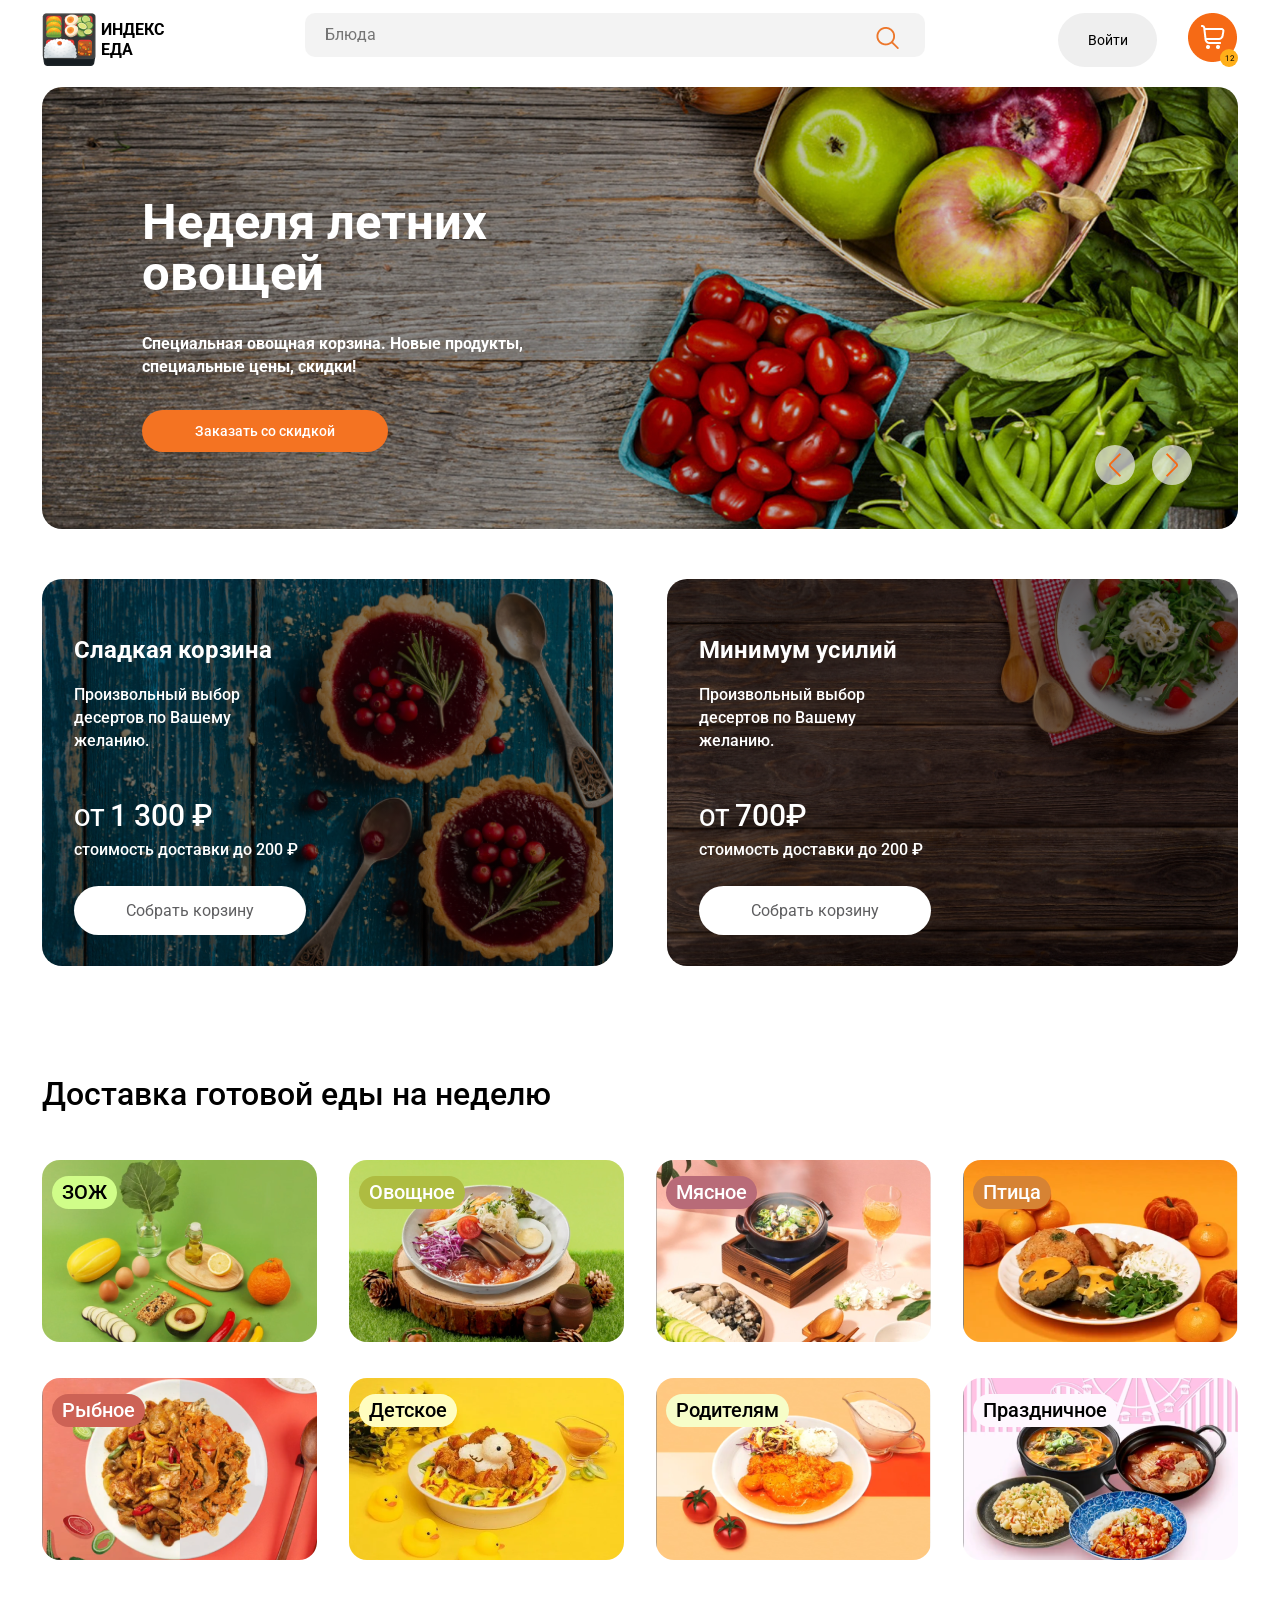
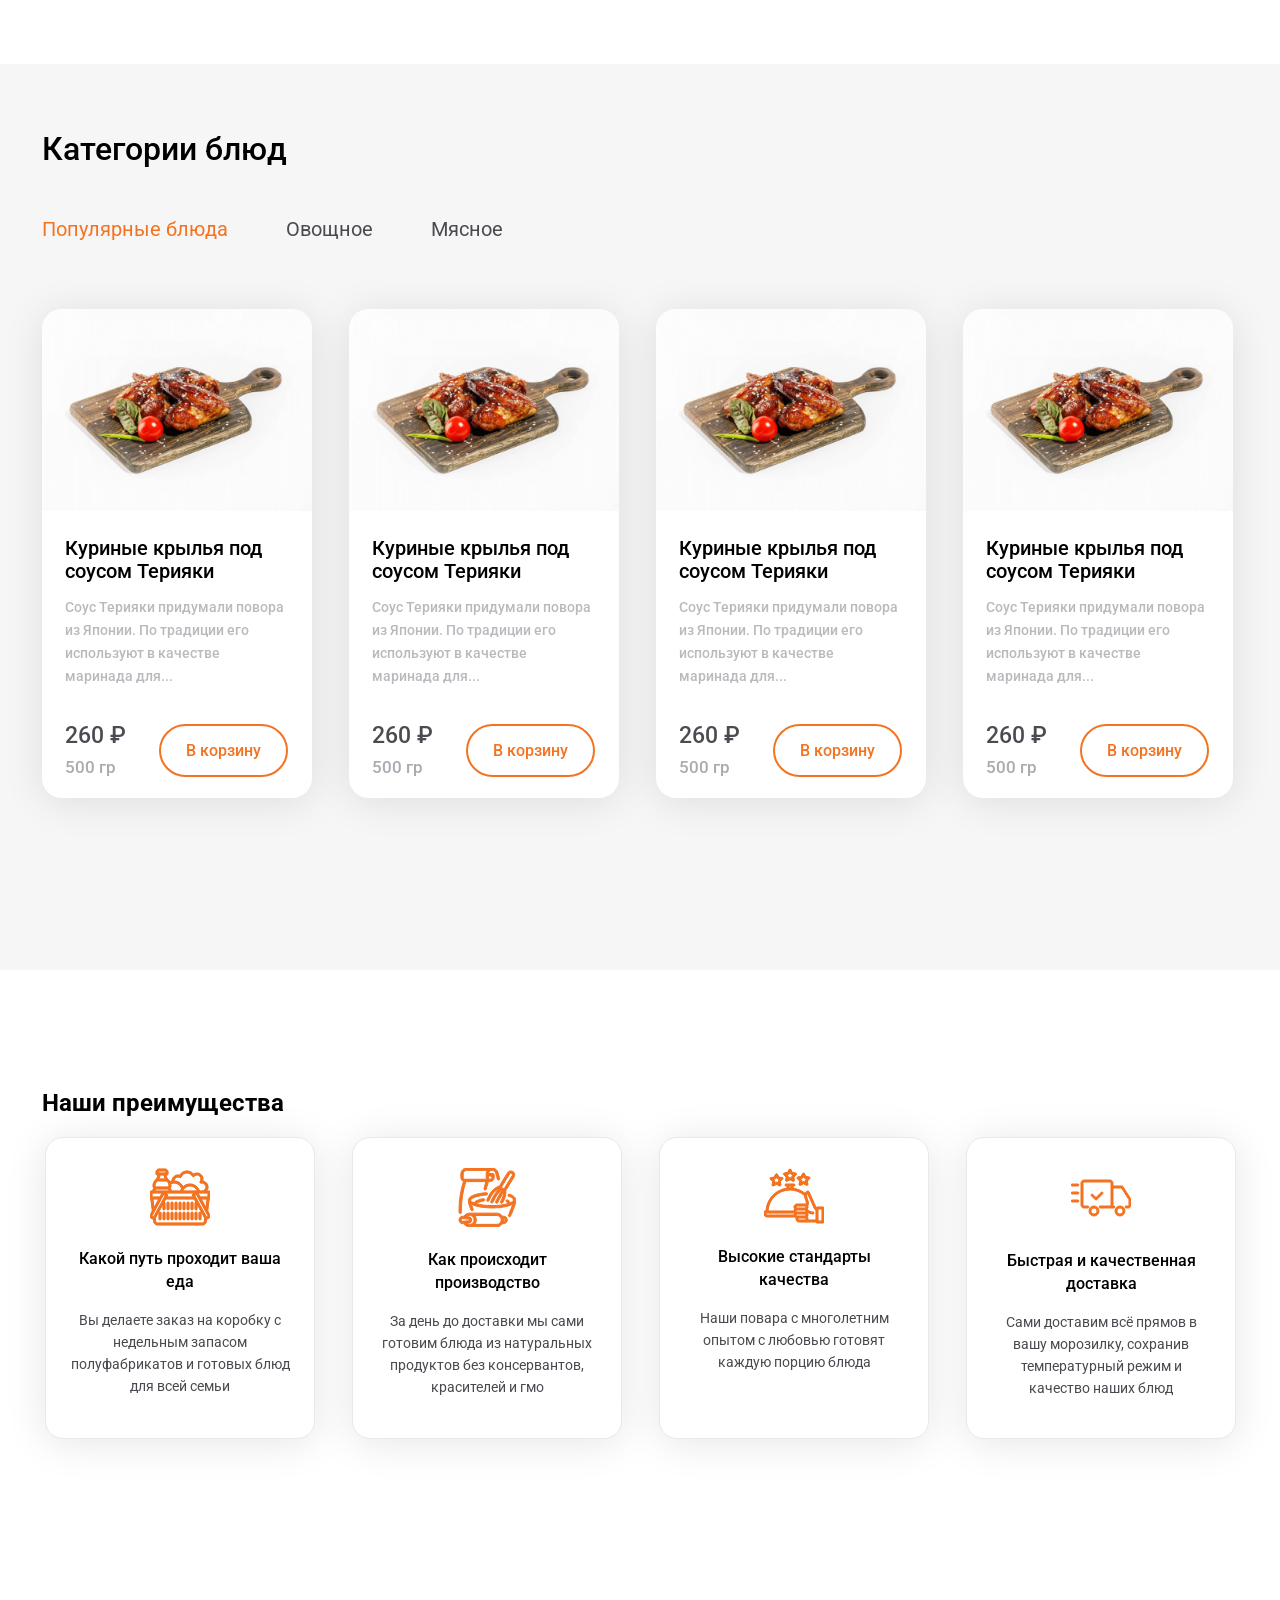
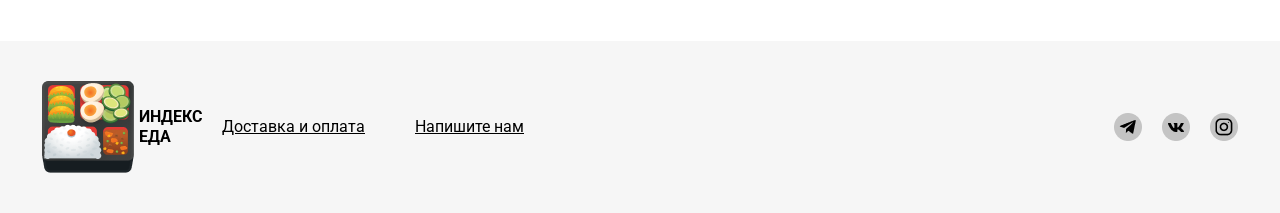
==== commit 2c495ada: "Add files via upload" ====
--- a/indexeda/index.html
+++ b/indexeda/index.html
@@ -13,6 +13,7 @@
     <link rel="stylesheet" href="owl.carousel.min.css">
     <link rel="stylesheet" href="owl.theme.default.min.css">
     <link rel="stylesheet" href="styles.css">
+    <link rel="stylesheet" href="mobile.css" media="(max-width:768px)">
     <script src="jquery.js" defer></script>
     <script src="owl.carousel.min.js" defer></script>
     <script src="jquery-ui.min.js" defer></script>
@@ -40,7 +41,7 @@
                 <div class="cart-index">12</div>
             </button>
         </div>
-
+        <button type="button" class="search-mobile"></button>
     </header>
     <section class="slader owl-carousel">
         <div class="slider-item slider-bg1">
@@ -344,13 +345,14 @@
                 </svg>
                 <h3>Как происходит
                     производство</h3>
-                <p>За день до доставки мы сами готовим блюда из натуральных продуктов без консервантов, красителей и гмо  </p>
+                <p>За день до доставки мы сами готовим блюда из натуральных продуктов без консервантов, красителей и гмо
+                </p>
             </div>
             <div class="benefits-item">
                 <svg width="60" height="56" xmlns="http://www.w3.org/2000/svg">
                     <use xlink:href="images/icons.svg#card3"></use>
                 </svg>
-                <h3>Высокие стандарты 
+                <h3>Высокие стандарты
                     качества</h3>
                 <p>Наши повара с многолетним опытом с любовью готовят каждую порцию блюда</p>
             </div>
@@ -360,15 +362,34 @@
                 </svg>
                 <h3>Быстрая и качественная
                     доставка</h3>
-                <p>Сами доставим всё прямов 
+                <p>Сами доставим всё прямов
                     в вашу морозилку, сохранив
-                    температурный режим 
+                    температурный режим
                     и качество наших блюд</p>
             </div>
         </div>
-        
-    </section>
-    <footer></footer>
+    </section>
+    <footer>
+        <div class="end">
+            <div class="footer-info">
+                <div class="logo">
+                    <img src="images/logo-end.png" alt="Логотип">
+                    <span>индекс еда</span>
+                </div>
+                <ul>
+                    <li><a href="#">Доставка и оплата</a></li>
+                    <li><a href="#">Напишите нам</a></li>
+                </ul>
+            </div>
+
+            <div class="social">
+                <img src="images/telegram.png" alt="telegram">
+                <img src="images/vk.png" alt="vk">
+                <img src="images/instagram.png" alt="instagram">
+            </div>
+        </div>
+
+    </footer>
 </body>
 
 </html>
--- a/indexeda/styles.css
+++ b/indexeda/styles.css
@@ -49,6 +49,9 @@
 .search-form{
     position: relative;
     min-width: 620px;
+}
+.search-mobile{
+    display: none;
 }
 .enter{
     width: 99px;
@@ -364,11 +367,13 @@
 .benefits{
     max-width: 1196px;
     margin: 0 auto;
+    padding-top: 100px;
+    padding-bottom: 202px;
 }
 .benefits-cards{
     display: flex;
     flex-wrap: wrap;
-    justify-content: space-between;
+    justify-content: center;
     gap: 37px;
 }
 .benefits-item svg{
@@ -409,4 +414,46 @@
 }
 .benefits-item:hover p{
     color: #fff;
+}
+footer{
+    background: #F6F6F6;
+    padding-top: 40px;
+    padding-bottom: 40px;
+}
+.end{
+    max-width: 1196px;
+    margin: 0 auto;
+    display: flex;
+    justify-content: space-between;
+}
+.end ul{
+    display: flex;
+    gap: 50px;
+    margin: 0;
+    padding: 0;
+    list-style: none;
+    align-self: center;
+    
+}
+.footer-info {
+    display: flex;
+    gap: 50px;
+}
+footer a{
+    color: #000000;
+    text-decoration: underline;
+}
+.social{
+    display: flex;
+    align-items: center;
+    gap: 20px;
+}
+.food-info img{
+    width: 101px;
+    height: 101px;
+}
+.food-info span{
+    font-weight: 700;
+    font-size: 23px;
+    line-height: 28px;
 }
--- a/indexeda/mobile.css
+++ b/indexeda/mobile.css
@@ -0,0 +1,22 @@
+header{
+    max-width:768px;
+    padding: 9px 22px 39px;
+}
+header .logo span{
+    display: none;
+} 
+.cart-item{
+    display: none;
+}
+.search-form{
+    display: none;
+}
+.cart-icon{
+    display: none;
+}
+.search-mobile{
+    width: 37px;
+    height: 37px;
+    background: url(images/search-icon.png) no-repeat;
+    display: block;
+}
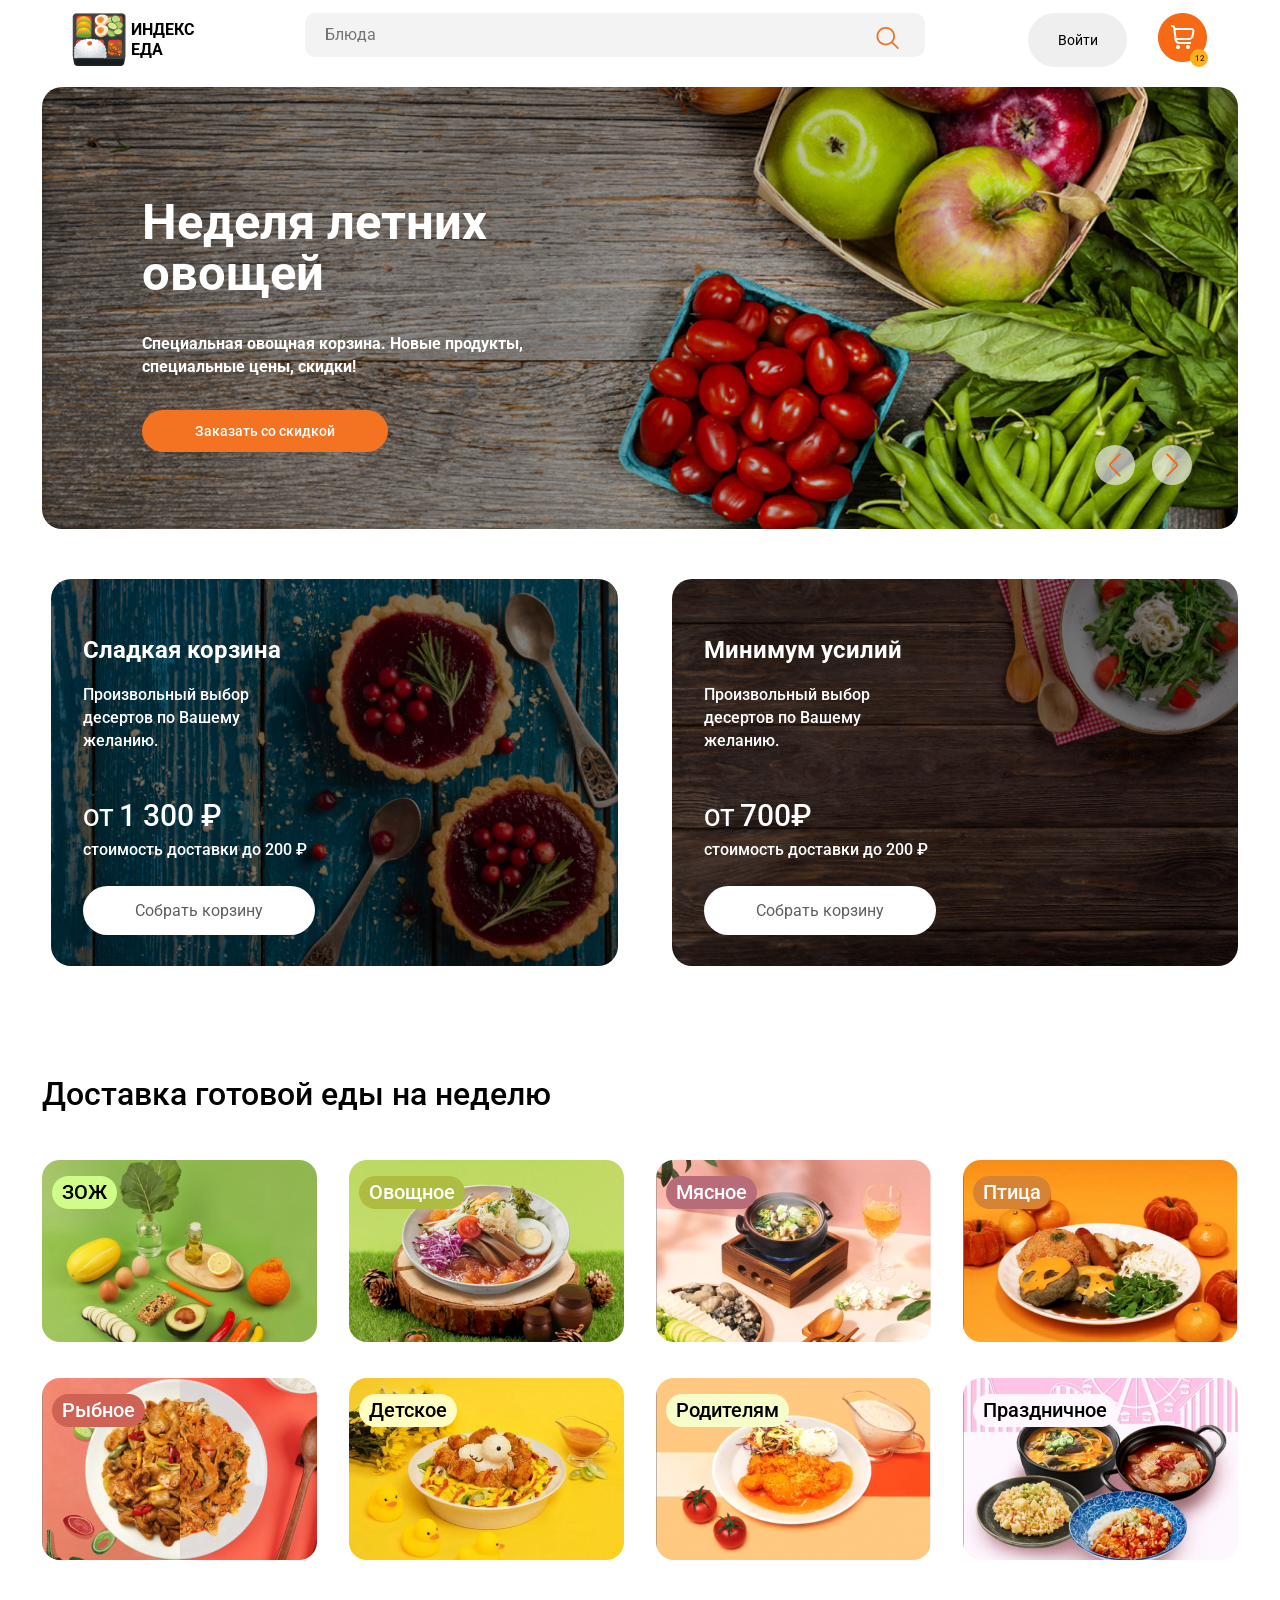
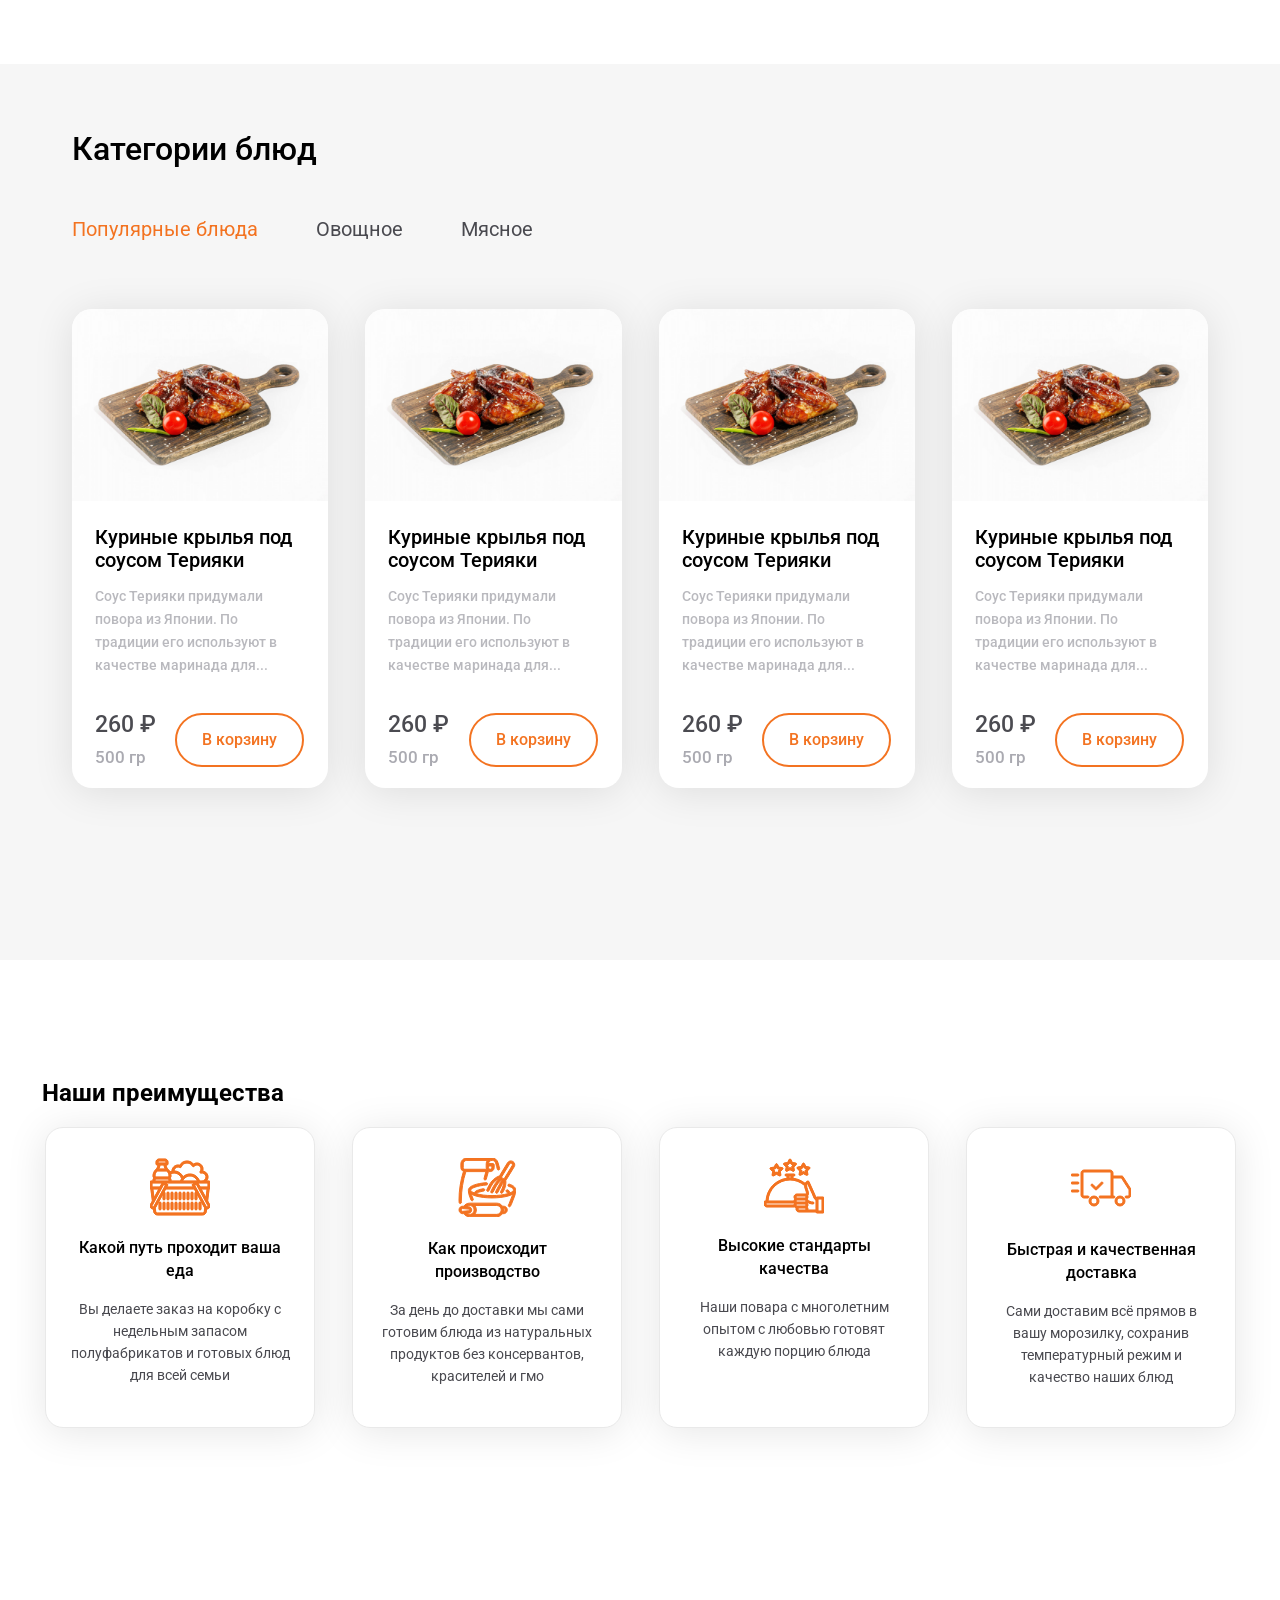
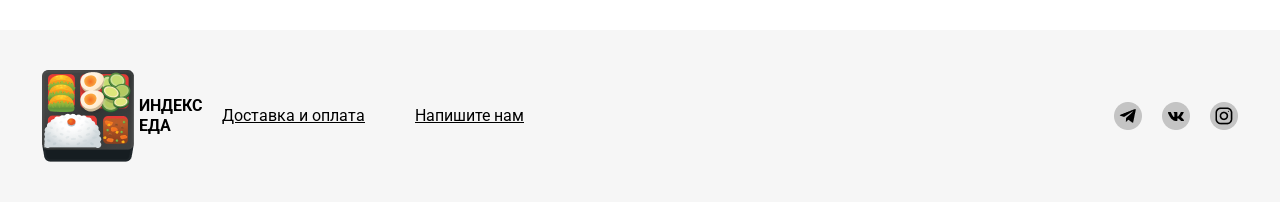
==== commit d645e5c3: "Add files via upload" ====
--- a/indexeda/index.html
+++ b/indexeda/index.html
@@ -18,6 +18,7 @@
     <script src="owl.carousel.min.js" defer></script>
     <script src="jquery-ui.min.js" defer></script>
     <script src="script.js" defer></script>
+    <script src="search.js" defer></script>
 </head>
 
 <body>
--- a/indexeda/styles.css
+++ b/indexeda/styles.css
@@ -17,7 +17,7 @@
     margin:0 auto ;
     display: flex;
     justify-content: space-between;
-    padding: 13px 0 20px;
+    padding: 13px 30px 20px;
 }
 .logo{
     display: flex;
@@ -85,6 +85,7 @@
 .slader{
     max-width: 1196px;
     margin:0 auto ;
+    
 }
 .slider-item h1{
     font-size: 49px;
@@ -131,6 +132,7 @@
     display: flex;
     gap: 54px;
     font-weight: 500;
+    padding-left: 9px;
 }
 .bonus-item{
     flex-basis: 50%;
@@ -226,6 +228,7 @@
 }
 .galary img{
     border-radius: 18px;
+    max-width: 100%;
 }
 .galary figcaption{
     position: absolute;
@@ -279,10 +282,13 @@
     margin-top: 100px;
     padding-top: 40px;
     padding-bottom: 172px;
+
 }
 .categories{
     max-width: 1196px;
     margin: 0 auto;
+    padding-left: 30px;
+    padding-right: 30px;
 }
 .categories h2{
     font-weight: 500;
@@ -294,6 +300,7 @@
     padding: 0;
     display: flex;
     gap: 58px;
+    flex-wrap: wrap;
 }
 .categories a{
     font-size: 20px;
@@ -306,7 +313,7 @@
     background: #FFFFFF;
     box-shadow: 0px 4px 40px rgba(0, 0, 0, 0.1);
     border-radius: 20px;
-    flex-basis: 270px;
+    flex-basis: calc((100% - 37px*3) / 4);
 }
 .food-item img{
     border-radius: 20px 20px 0 0;
@@ -425,6 +432,7 @@
     margin: 0 auto;
     display: flex;
     justify-content: space-between;
+    flex-wrap: wrap;
 }
 .end ul{
     display: flex;
@@ -433,6 +441,7 @@
     padding: 0;
     list-style: none;
     align-self: center;
+    flex-wrap: wrap;
     
 }
 .footer-info {
--- a/indexeda/mobile.css
+++ b/indexeda/mobile.css
@@ -10,13 +10,65 @@
 }
 .search-form{
     display: none;
+    position: absolute;
+    top: 70px;
+    left: 22px;
+    z-index: 10;
+    width: calc(100%-44px);
+    right: 22px;
+    
+    
 }
 .cart-icon{
-    display: none;
+    position: absolute;
+    top:110px ;
+    right: 18px;
+    z-index: 5;
 }
 .search-mobile{
     width: 37px;
     height: 37px;
-    background: url(images/search-icon.png) no-repeat;
+    background: url(images/search-icon.png) no-repeat center;
     display: block;
+}
+.bonus{
+    flex-wrap: wrap;
+}
+.search{
+    background:#eeeeee;
+    
+}
+.search-close{
+    background: url(images/close.svg) no-repeat center;
+}
+.slader{
+    padding-left: 0;
+    padding-right: 0;
+    max-width: 100%;
+    height: 325px;
+}
+.slider-item{
+    border-radius: 0;
+    padding-top: 20px;
+    padding-bottom: 20px;
+    padding-left: 10px;
+    height: 415px;
+    margin-bottom: 17px;
+}
+.slider-item h1{
+    font-size: 35px;
+    line-height: 51px;
+    width: 90%;
+    margin: 0 auto;
+
+}
+.slider-item h2{
+    width: 90%;
+    margin: 0 auto;
+    margin-bottom:32px ;
+}
+.slader-bth{
+    display: block;
+    width: 260px;
+    margin: 0 auto;
 }
